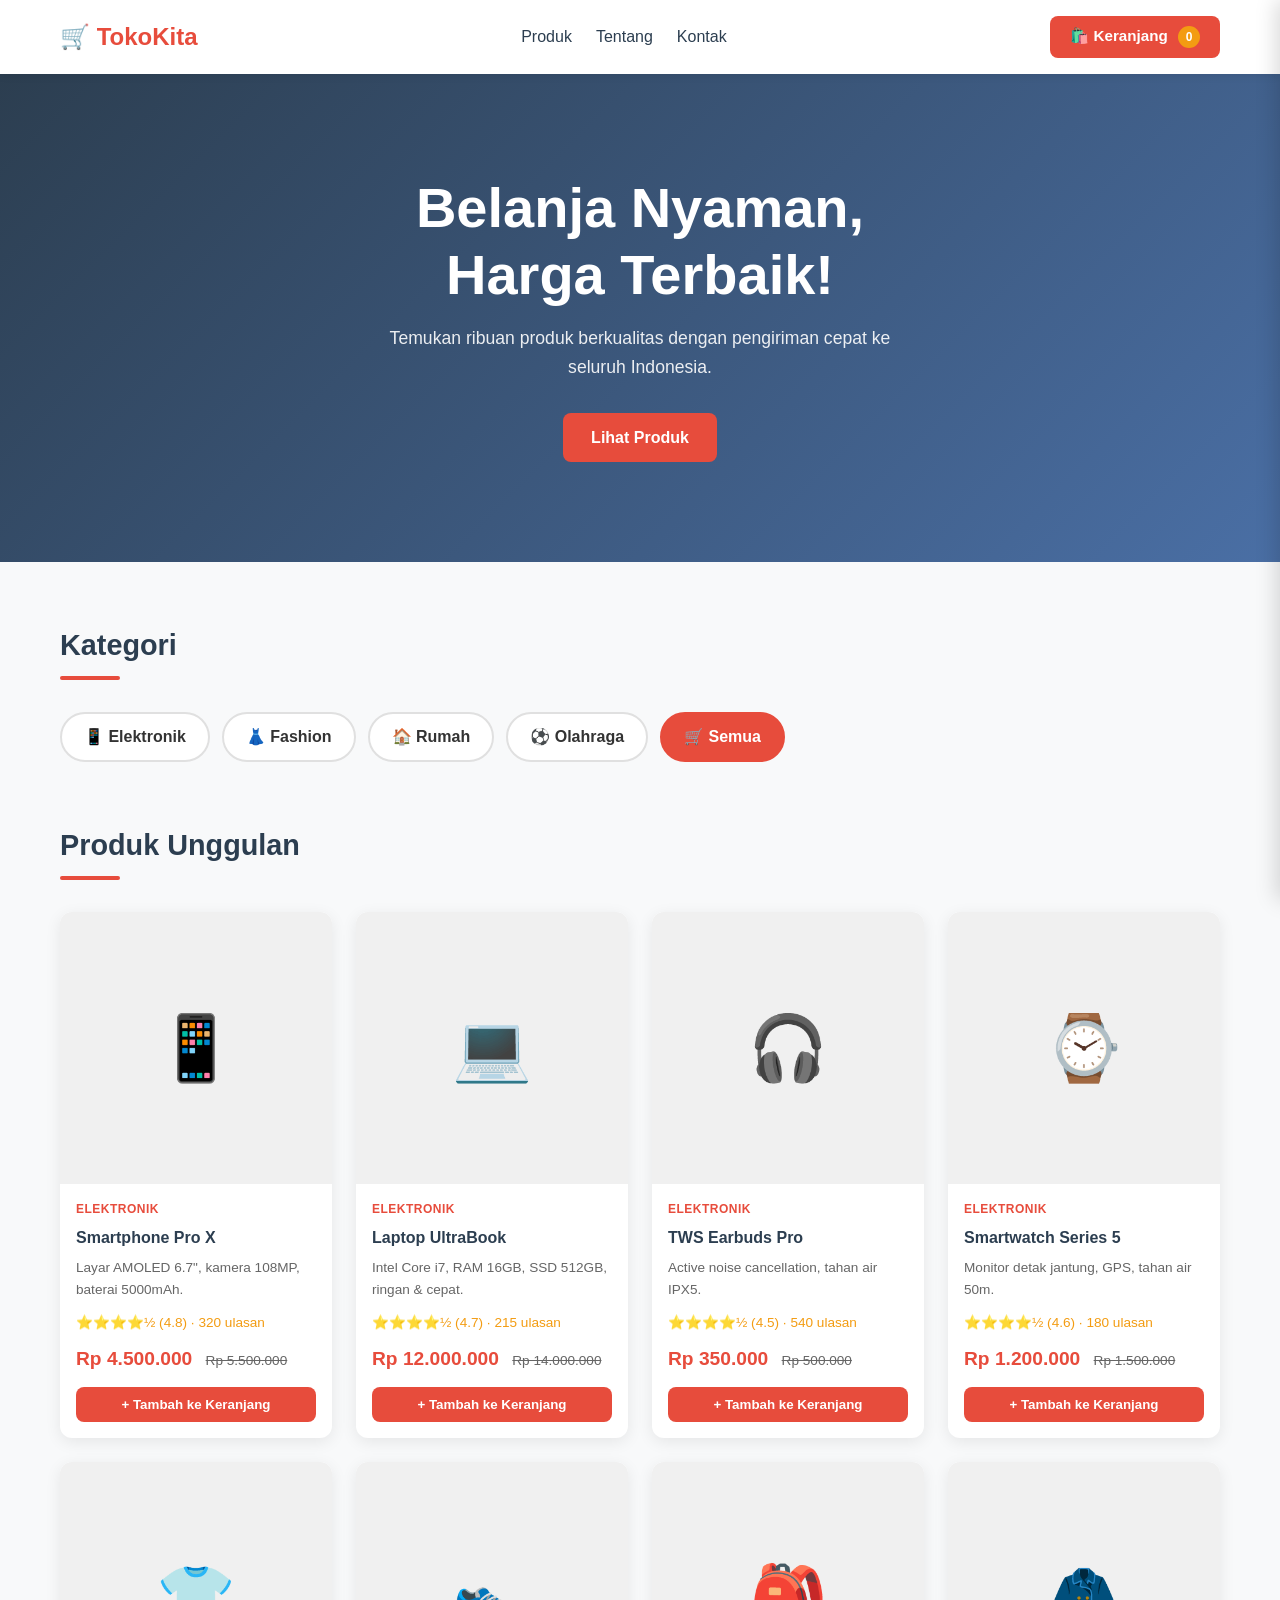
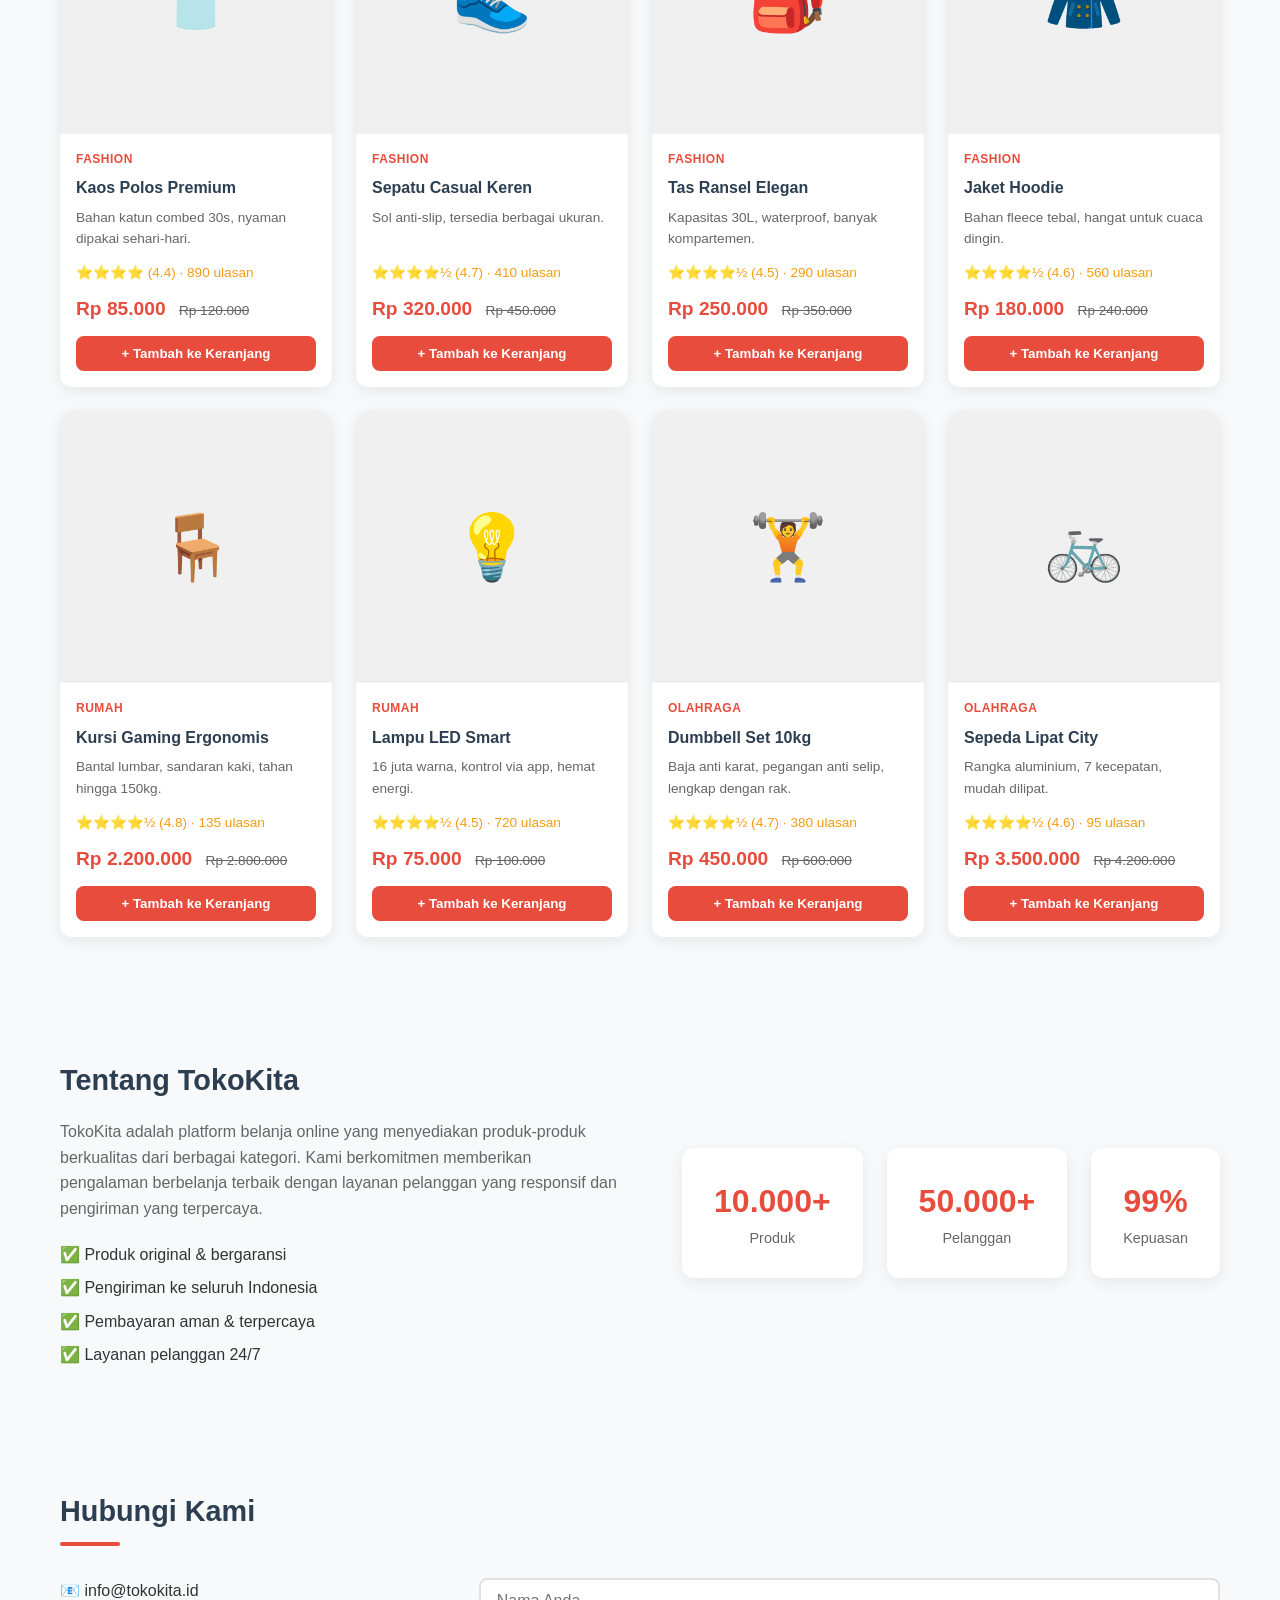
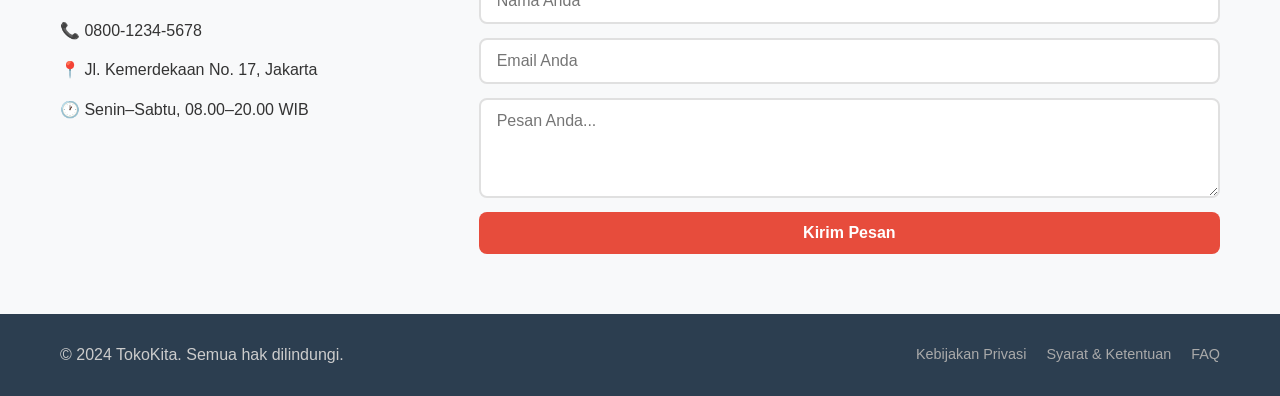
==== index.html @ f88a343b "feat: create TokoKita sales website with cart & checkout" ====
<!DOCTYPE html>
<html lang="id">
<head>
  <meta charset="UTF-8" />
  <meta name="viewport" content="width=device-width, initial-scale=1.0" />
  <title>TokoKita – Belanja Mudah & Hemat</title>
  <link rel="stylesheet" href="style.css" />
</head>
<body>

  <!-- HEADER -->
  <header>
    <div class="container header-inner">
      <a href="#" class="logo">🛒 TokoKita</a>
      <nav>
        <a href="#produk">Produk</a>
        <a href="#tentang">Tentang</a>
        <a href="#kontak">Kontak</a>
      </nav>
      <button class="cart-btn" id="cartBtn" aria-label="Buka keranjang">
        🛍️ Keranjang <span class="cart-count" id="cartCount">0</span>
      </button>
    </div>
  </header>

  <!-- HERO -->
  <section class="hero">
    <div class="hero-content">
      <h1>Belanja Nyaman,<br/>Harga Terbaik!</h1>
      <p>Temukan ribuan produk berkualitas dengan pengiriman cepat ke seluruh Indonesia.</p>
      <a href="#produk" class="btn-primary">Lihat Produk</a>
    </div>
  </section>

  <!-- KATEGORI -->
  <section class="categories container">
    <h2 class="section-title">Kategori</h2>
    <div class="cat-grid">
      <div class="cat-card" data-filter="elektronik">📱 Elektronik</div>
      <div class="cat-card" data-filter="fashion">👗 Fashion</div>
      <div class="cat-card" data-filter="rumah">🏠 Rumah</div>
      <div class="cat-card" data-filter="olahraga">⚽ Olahraga</div>
      <div class="cat-card" data-filter="">🛒 Semua</div>
    </div>
  </section>

  <!-- PRODUK -->
  <section class="products-section container" id="produk">
    <h2 class="section-title">Produk Unggulan</h2>
    <div class="product-grid" id="productGrid"></div>
  </section>

  <!-- TENTANG -->
  <section class="about container" id="tentang">
    <div class="about-inner">
      <div class="about-text">
        <h2>Tentang TokoKita</h2>
        <p>TokoKita adalah platform belanja online yang menyediakan produk-produk berkualitas dari berbagai kategori. Kami berkomitmen memberikan pengalaman berbelanja terbaik dengan layanan pelanggan yang responsif dan pengiriman yang terpercaya.</p>
        <ul class="about-list">
          <li>✅ Produk original & bergaransi</li>
          <li>✅ Pengiriman ke seluruh Indonesia</li>
          <li>✅ Pembayaran aman & terpercaya</li>
          <li>✅ Layanan pelanggan 24/7</li>
        </ul>
      </div>
      <div class="about-stats">
        <div class="stat"><span>10.000+</span>Produk</div>
        <div class="stat"><span>50.000+</span>Pelanggan</div>
        <div class="stat"><span>99%</span>Kepuasan</div>
      </div>
    </div>
  </section>

  <!-- KONTAK -->
  <section class="contact container" id="kontak">
    <h2 class="section-title">Hubungi Kami</h2>
    <div class="contact-inner">
      <div class="contact-info">
        <p>📧 info@tokokita.id</p>
        <p>📞 0800-1234-5678</p>
        <p>📍 Jl. Kemerdekaan No. 17, Jakarta</p>
        <p>🕐 Senin–Sabtu, 08.00–20.00 WIB</p>
      </div>
      <form class="contact-form" id="contactForm">
        <input type="text" placeholder="Nama Anda" required />
        <input type="email" placeholder="Email Anda" required />
        <textarea rows="4" placeholder="Pesan Anda..." required></textarea>
        <button type="submit" class="btn-primary">Kirim Pesan</button>
      </form>
    </div>
  </section>

  <!-- FOOTER -->
  <footer>
    <div class="container footer-inner">
      <p>© 2024 TokoKita. Semua hak dilindungi.</p>
      <div class="footer-links">
        <a href="#">Kebijakan Privasi</a>
        <a href="#">Syarat & Ketentuan</a>
        <a href="#">FAQ</a>
      </div>
    </div>
  </footer>

  <!-- CART SIDEBAR -->
  <div class="cart-overlay" id="cartOverlay"></div>
  <aside class="cart-sidebar" id="cartSidebar">
    <div class="cart-header">
      <h3>🛍️ Keranjang Belanja</h3>
      <button class="close-cart" id="closeCart" aria-label="Tutup keranjang">✕</button>
    </div>
    <div class="cart-items" id="cartItems">
      <p class="cart-empty">Keranjang masih kosong.</p>
    </div>
    <div class="cart-footer">
      <div class="cart-total">Total: <strong id="cartTotal">Rp 0</strong></div>
      <button class="btn-primary" id="checkoutBtn">Checkout</button>
    </div>
  </aside>

  <!-- TOAST -->
  <div class="toast" id="toast"></div>

  <!-- CHECKOUT MODAL -->
  <div class="modal-overlay" id="modalOverlay">
    <div class="modal" id="checkoutModal">
      <h3>Informasi Pengiriman</h3>
      <form id="checkoutForm">
        <input type="text" id="coName" placeholder="Nama Lengkap" required />
        <input type="text" id="coPhone" placeholder="Nomor Telepon" required />
        <input type="text" id="coAddress" placeholder="Alamat Lengkap" required />
        <select id="coPayment" required>
          <option value="">-- Pilih Metode Pembayaran --</option>
          <option value="transfer">Transfer Bank</option>
          <option value="cod">COD (Bayar di Tempat)</option>
          <option value="ewallet">E-Wallet (GoPay / OVO / Dana)</option>
        </select>
        <div class="modal-actions">
          <button type="button" class="btn-secondary" id="cancelCheckout">Batal</button>
          <button type="submit" class="btn-primary">Pesan Sekarang</button>
        </div>
      </form>
    </div>
  </div>

  <script src="script.js"></script>
</body>
</html>
---- style.css ----
/* ===== RESET & BASE ===== */
*, *::before, *::after { box-sizing: border-box; margin: 0; padding: 0; }

:root {
  --primary: #e74c3c;
  --primary-dark: #c0392b;
  --accent: #f39c12;
  --dark: #2c3e50;
  --light-bg: #f8f9fa;
  --card-bg: #ffffff;
  --text: #333;
  --text-light: #666;
  --border: #e0e0e0;
  --radius: 12px;
  --shadow: 0 4px 16px rgba(0,0,0,.08);
  --transition: .25s ease;
}

html { scroll-behavior: smooth; }

body {
  font-family: 'Segoe UI', Arial, sans-serif;
  color: var(--text);
  background: var(--light-bg);
  line-height: 1.6;
}

a { color: inherit; text-decoration: none; }

.container { max-width: 1200px; margin: 0 auto; padding: 0 20px; }

/* ===== BUTTONS ===== */
.btn-primary {
  display: inline-block;
  background: var(--primary);
  color: #fff;
  padding: 12px 28px;
  border: none;
  border-radius: 8px;
  font-size: 1rem;
  font-weight: 600;
  cursor: pointer;
  transition: background var(--transition), transform var(--transition);
}
.btn-primary:hover { background: var(--primary-dark); transform: translateY(-2px); }

.btn-secondary {
  display: inline-block;
  background: transparent;
  color: var(--primary);
  padding: 12px 28px;
  border: 2px solid var(--primary);
  border-radius: 8px;
  font-size: 1rem;
  font-weight: 600;
  cursor: pointer;
  transition: all var(--transition);
}
.btn-secondary:hover { background: var(--primary); color: #fff; }

/* ===== HEADER ===== */
header {
  background: #fff;
  box-shadow: 0 2px 8px rgba(0,0,0,.08);
  position: sticky;
  top: 0;
  z-index: 100;
}
.header-inner {
  display: flex;
  align-items: center;
  justify-content: space-between;
  padding: 16px 20px;
  flex-wrap: wrap;
  gap: 12px;
}
.logo { font-size: 1.5rem; font-weight: 700; color: var(--primary); }
nav { display: flex; gap: 24px; }
nav a { font-weight: 500; color: var(--dark); transition: color var(--transition); }
nav a:hover { color: var(--primary); }

.cart-btn {
  position: relative;
  background: var(--primary);
  color: #fff;
  border: none;
  padding: 10px 20px;
  border-radius: 8px;
  font-size: .95rem;
  font-weight: 600;
  cursor: pointer;
  transition: background var(--transition);
}
.cart-btn:hover { background: var(--primary-dark); }
.cart-count {
  background: var(--accent);
  color: #fff;
  border-radius: 50%;
  width: 22px;
  height: 22px;
  display: inline-flex;
  align-items: center;
  justify-content: center;
  font-size: .75rem;
  font-weight: 700;
  margin-left: 6px;
}

/* ===== HERO ===== */
.hero {
  background: linear-gradient(135deg, var(--dark) 0%, #4a6fa5 100%);
  color: #fff;
  padding: 100px 20px;
  text-align: center;
}
.hero h1 { font-size: clamp(2rem, 5vw, 3.5rem); font-weight: 800; margin-bottom: 16px; line-height: 1.2; }
.hero p { font-size: 1.1rem; opacity: .9; margin-bottom: 32px; max-width: 540px; margin-left: auto; margin-right: auto; }

/* ===== SECTION TITLE ===== */
.section-title {
  font-size: 1.8rem;
  font-weight: 700;
  color: var(--dark);
  margin-bottom: 32px;
  position: relative;
  padding-bottom: 12px;
}
.section-title::after {
  content: '';
  position: absolute;
  bottom: 0; left: 0;
  width: 60px; height: 4px;
  background: var(--primary);
  border-radius: 2px;
}

/* ===== CATEGORIES ===== */
.categories { padding: 60px 20px 20px; }
.cat-grid {
  display: flex;
  flex-wrap: wrap;
  gap: 12px;
}
.cat-card {
  background: #fff;
  border: 2px solid var(--border);
  border-radius: 30px;
  padding: 10px 22px;
  font-weight: 600;
  cursor: pointer;
  transition: all var(--transition);
  user-select: none;
}
.cat-card:hover, .cat-card.active {
  background: var(--primary);
  color: #fff;
  border-color: var(--primary);
}

/* ===== PRODUCTS ===== */
.products-section { padding: 40px 20px 60px; }
.product-grid {
  display: grid;
  grid-template-columns: repeat(auto-fill, minmax(240px, 1fr));
  gap: 24px;
}
.product-card {
  background: var(--card-bg);
  border-radius: var(--radius);
  box-shadow: var(--shadow);
  overflow: hidden;
  transition: transform var(--transition), box-shadow var(--transition);
  display: flex;
  flex-direction: column;
}
.product-card:hover { transform: translateY(-6px); box-shadow: 0 8px 28px rgba(0,0,0,.14); }

.product-img {
  width: 100%;
  aspect-ratio: 1;
  object-fit: cover;
  background: #f0f0f0;
  display: flex;
  align-items: center;
  justify-content: center;
  font-size: 4rem;
}
.product-body { padding: 16px; flex: 1; display: flex; flex-direction: column; }
.product-category {
  font-size: .75rem;
  font-weight: 700;
  text-transform: uppercase;
  letter-spacing: .5px;
  color: var(--primary);
  margin-bottom: 6px;
}
.product-name { font-size: 1rem; font-weight: 700; color: var(--dark); margin-bottom: 6px; }
.product-desc { font-size: .85rem; color: var(--text-light); margin-bottom: 12px; flex: 1; }
.product-rating { color: var(--accent); font-size: .85rem; margin-bottom: 10px; }
.product-price {
  font-size: 1.2rem;
  font-weight: 800;
  color: var(--primary);
  margin-bottom: 12px;
}
.product-original-price {
  font-size: .85rem;
  text-decoration: line-through;
  color: var(--text-light);
  margin-left: 8px;
  font-weight: 400;
}
.add-to-cart {
  width: 100%;
  padding: 10px;
  background: var(--primary);
  color: #fff;
  border: none;
  border-radius: 8px;
  font-weight: 600;
  cursor: pointer;
  transition: background var(--transition);
}
.add-to-cart:hover { background: var(--primary-dark); }

/* ===== ABOUT ===== */
.about { padding: 60px 20px; }
.about-inner {
  display: flex;
  gap: 60px;
  align-items: center;
  flex-wrap: wrap;
}
.about-text { flex: 1; min-width: 280px; }
.about-text h2 { font-size: 1.8rem; font-weight: 700; color: var(--dark); margin-bottom: 16px; }
.about-text p { color: var(--text-light); margin-bottom: 20px; }
.about-list { list-style: none; display: flex; flex-direction: column; gap: 8px; }
.about-list li { font-weight: 500; }

.about-stats {
  display: flex;
  gap: 24px;
  flex-wrap: wrap;
}
.stat {
  background: var(--card-bg);
  border-radius: var(--radius);
  box-shadow: var(--shadow);
  padding: 28px 32px;
  text-align: center;
  min-width: 120px;
}
.stat span { display: block; font-size: 2rem; font-weight: 800; color: var(--primary); }
.stat { font-size: .9rem; color: var(--text-light); font-weight: 500; }

/* ===== CONTACT ===== */
.contact { padding: 60px 20px; }
.contact-inner {
  display: flex;
  gap: 48px;
  flex-wrap: wrap;
}
.contact-info { display: flex; flex-direction: column; gap: 14px; font-size: 1rem; flex: 1; min-width: 220px; }
.contact-form {
  flex: 2;
  min-width: 280px;
  display: flex;
  flex-direction: column;
  gap: 14px;
}
.contact-form input,
.contact-form textarea,
.contact-form select {
  width: 100%;
  padding: 12px 16px;
  border: 2px solid var(--border);
  border-radius: 8px;
  font-size: 1rem;
  outline: none;
  transition: border-color var(--transition);
  font-family: inherit;
}
.contact-form input:focus,
.contact-form textarea:focus { border-color: var(--primary); }

/* ===== FOOTER ===== */
footer { background: var(--dark); color: #ccc; padding: 28px 20px; }
.footer-inner {
  display: flex;
  justify-content: space-between;
  align-items: center;
  flex-wrap: wrap;
  gap: 12px;
}
.footer-links { display: flex; gap: 20px; }
.footer-links a { color: #aaa; font-size: .9rem; transition: color var(--transition); }
.footer-links a:hover { color: #fff; }

/* ===== CART SIDEBAR ===== */
.cart-overlay {
  display: none;
  position: fixed;
  inset: 0;
  background: rgba(0,0,0,.4);
  z-index: 200;
}
.cart-overlay.open { display: block; }

.cart-sidebar {
  position: fixed;
  top: 0; right: 0;
  width: 360px;
  max-width: 100vw;
  height: 100%;
  background: #fff;
  box-shadow: -4px 0 20px rgba(0,0,0,.15);
  z-index: 201;
  transform: translateX(100%);
  transition: transform .3s ease;
  display: flex;
  flex-direction: column;
}
.cart-sidebar.open { transform: translateX(0); }

.cart-header {
  display: flex;
  justify-content: space-between;
  align-items: center;
  padding: 20px;
  border-bottom: 1px solid var(--border);
}
.cart-header h3 { font-size: 1.1rem; font-weight: 700; }
.close-cart { background: none; border: none; font-size: 1.4rem; cursor: pointer; color: var(--text-light); }
.close-cart:hover { color: var(--primary); }

.cart-items { flex: 1; overflow-y: auto; padding: 16px; display: flex; flex-direction: column; gap: 12px; }
.cart-empty { color: var(--text-light); text-align: center; margin-top: 40px; }

.cart-item {
  display: flex;
  align-items: center;
  gap: 12px;
  background: var(--light-bg);
  border-radius: 8px;
  padding: 12px;
}
.cart-item-icon { font-size: 2rem; }
.cart-item-info { flex: 1; }
.cart-item-info strong { display: block; font-size: .9rem; }
.cart-item-info span { font-size: .85rem; color: var(--text-light); }
.cart-item-price { font-weight: 700; color: var(--primary); font-size: .9rem; }

.cart-item-controls { display: flex; align-items: center; gap: 6px; margin-top: 4px; }
.qty-btn {
  width: 24px; height: 24px;
  border-radius: 50%;
  border: 1px solid var(--border);
  background: #fff;
  cursor: pointer;
  font-size: 1rem;
  font-weight: 700;
  display: flex; align-items: center; justify-content: center;
  transition: background var(--transition);
}
.qty-btn:hover { background: var(--primary); color: #fff; border-color: var(--primary); }
.qty-label { font-size: .85rem; font-weight: 600; min-width: 20px; text-align: center; }

.cart-footer {
  padding: 16px 20px;
  border-top: 1px solid var(--border);
  display: flex;
  flex-direction: column;
  gap: 12px;
}
.cart-total { font-size: 1rem; font-weight: 600; }
.cart-footer .btn-primary { width: 100%; text-align: center; }

/* ===== TOAST ===== */
.toast {
  position: fixed;
  bottom: 24px; left: 50%;
  transform: translateX(-50%) translateY(80px);
  background: var(--dark);
  color: #fff;
  padding: 12px 28px;
  border-radius: 30px;
  font-weight: 600;
  font-size: .95rem;
  z-index: 999;
  opacity: 0;
  transition: all .3s ease;
  pointer-events: none;
  white-space: nowrap;
}
.toast.show { opacity: 1; transform: translateX(-50%) translateY(0); }

/* ===== MODAL ===== */
.modal-overlay {
  display: none;
  position: fixed;
  inset: 0;
  background: rgba(0,0,0,.5);
  z-index: 300;
  align-items: center;
  justify-content: center;
}
.modal-overlay.open { display: flex; }

.modal {
  background: #fff;
  border-radius: var(--radius);
  padding: 32px;
  width: 100%;
  max-width: 480px;
  margin: 20px;
  box-shadow: 0 16px 48px rgba(0,0,0,.2);
}
.modal h3 { font-size: 1.4rem; font-weight: 700; margin-bottom: 20px; color: var(--dark); }
#checkoutForm { display: flex; flex-direction: column; gap: 14px; }
#checkoutForm input,
#checkoutForm select {
  padding: 12px 16px;
  border: 2px solid var(--border);
  border-radius: 8px;
  font-size: 1rem;
  outline: none;
  transition: border-color var(--transition);
  font-family: inherit;
}
#checkoutForm input:focus,
#checkoutForm select:focus { border-color: var(--primary); }
.modal-actions { display: flex; gap: 12px; justify-content: flex-end; margin-top: 8px; }

/* ===== RESPONSIVE ===== */
@media (max-width: 600px) {
  nav { display: none; }
  .about-inner { flex-direction: column; }
  .about-stats { justify-content: center; }
  .cart-sidebar { width: 100%; }
  .modal { padding: 24px 16px; }
}
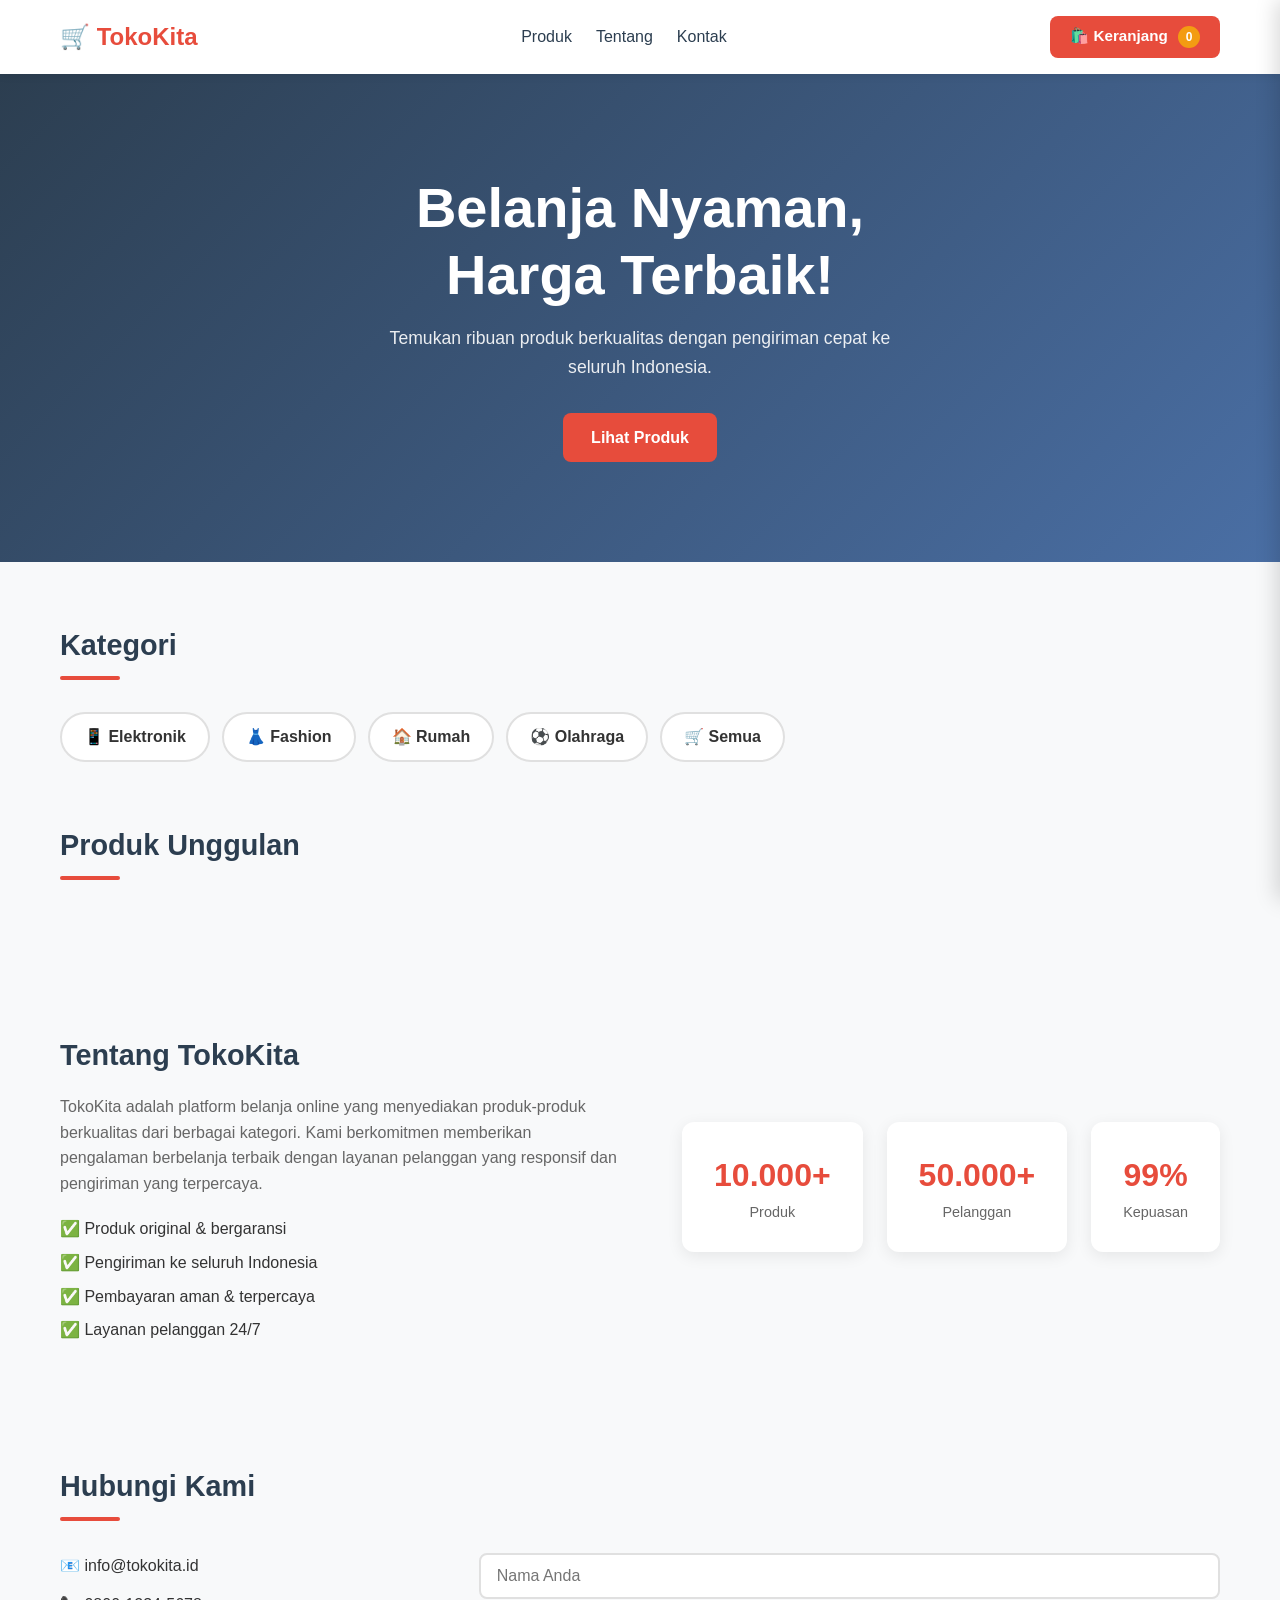
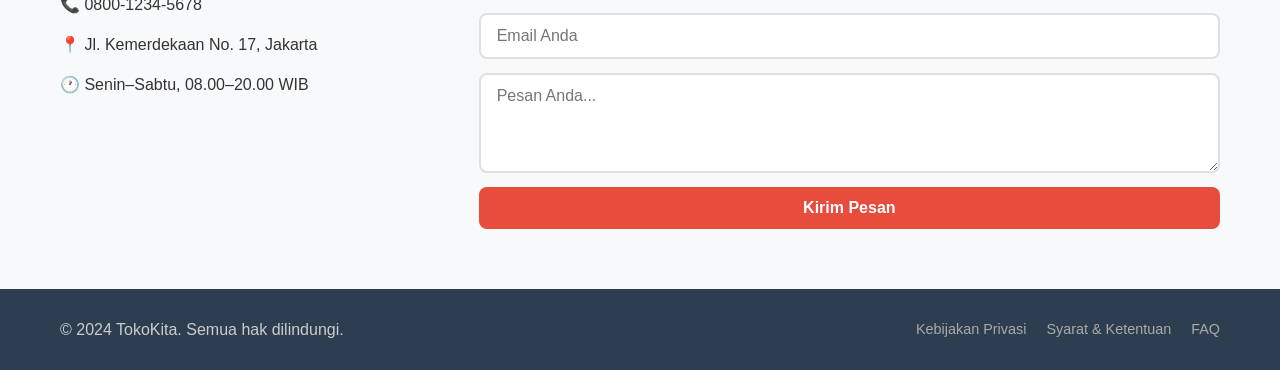
==== commit 35c5482f: "Merge branch 'main' of https://github.com/AgusTOC/test8" ====
--- a/index.html
+++ b/index.html
@@ -143,6 +143,6 @@
     </div>
   </div>
 
-  <script src="script.js"></script>
+  <script src="scriptt.js"></script>
 </body>
 </html>
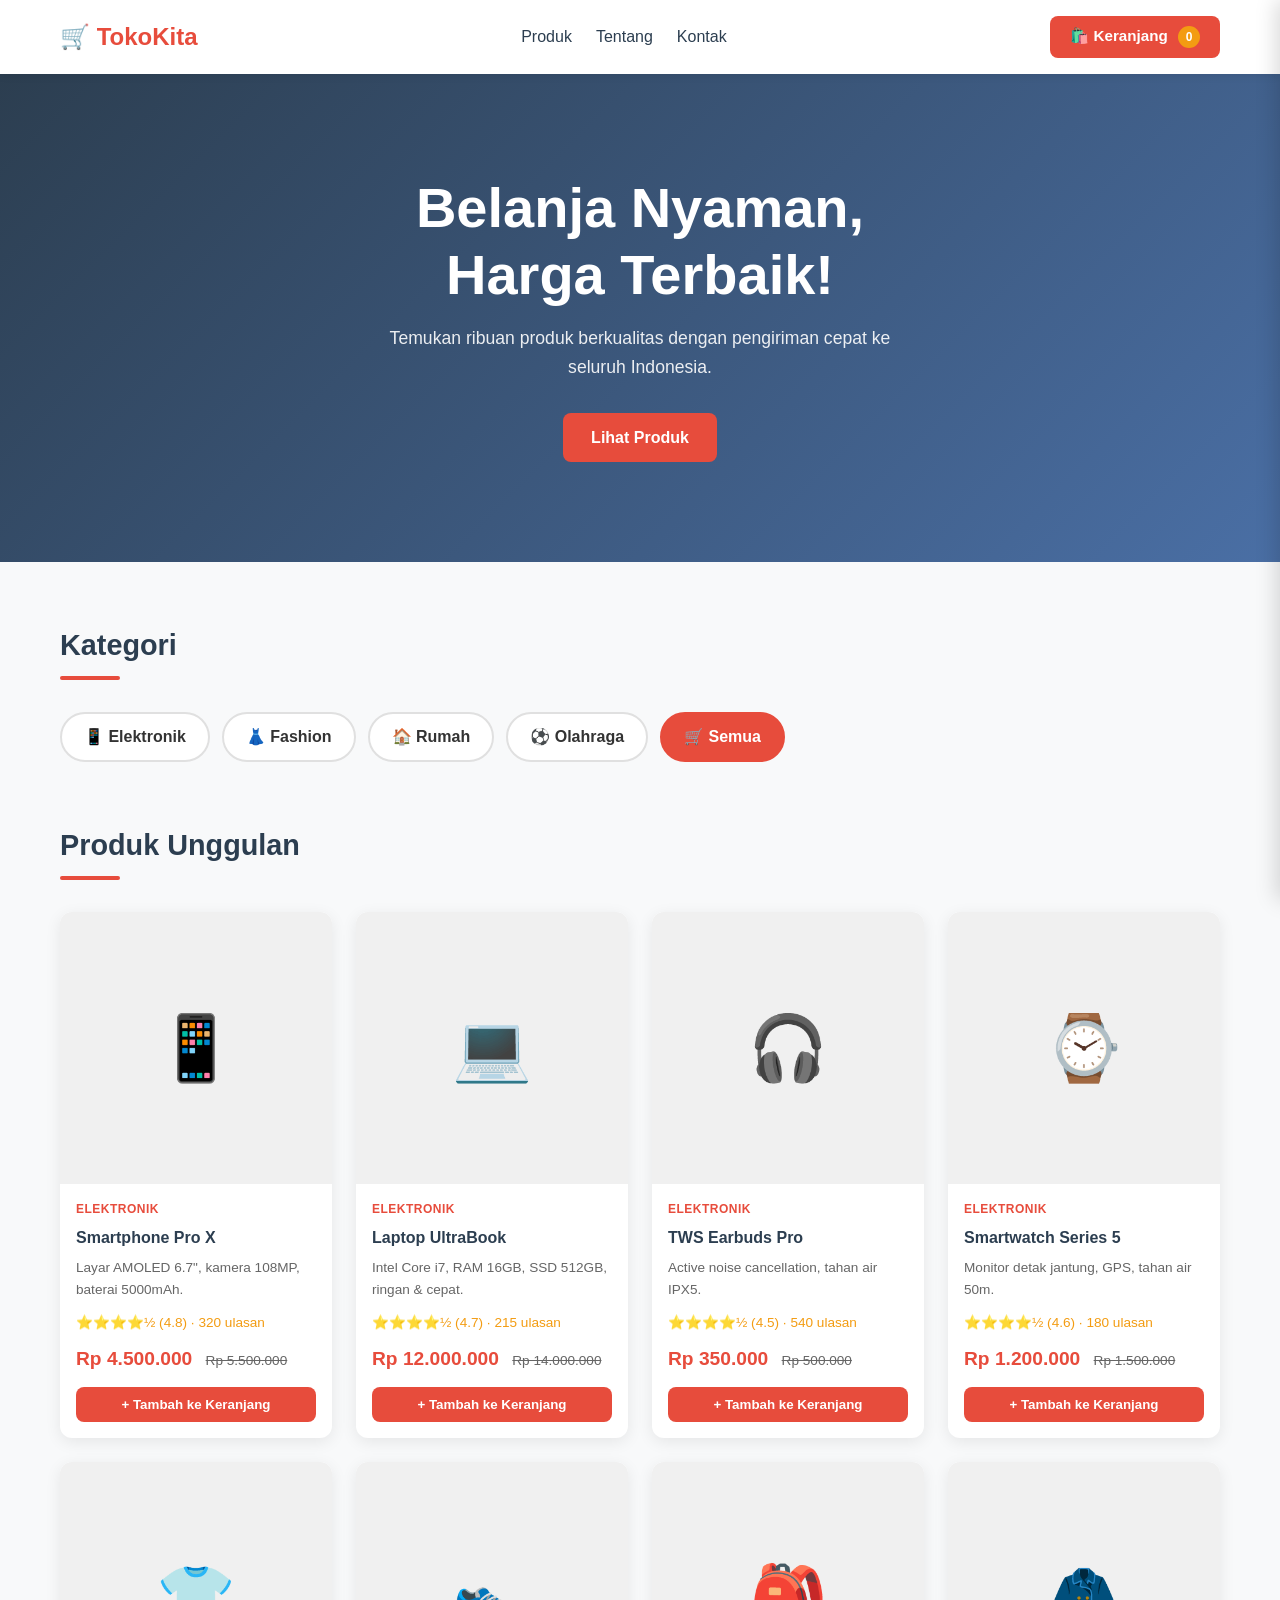
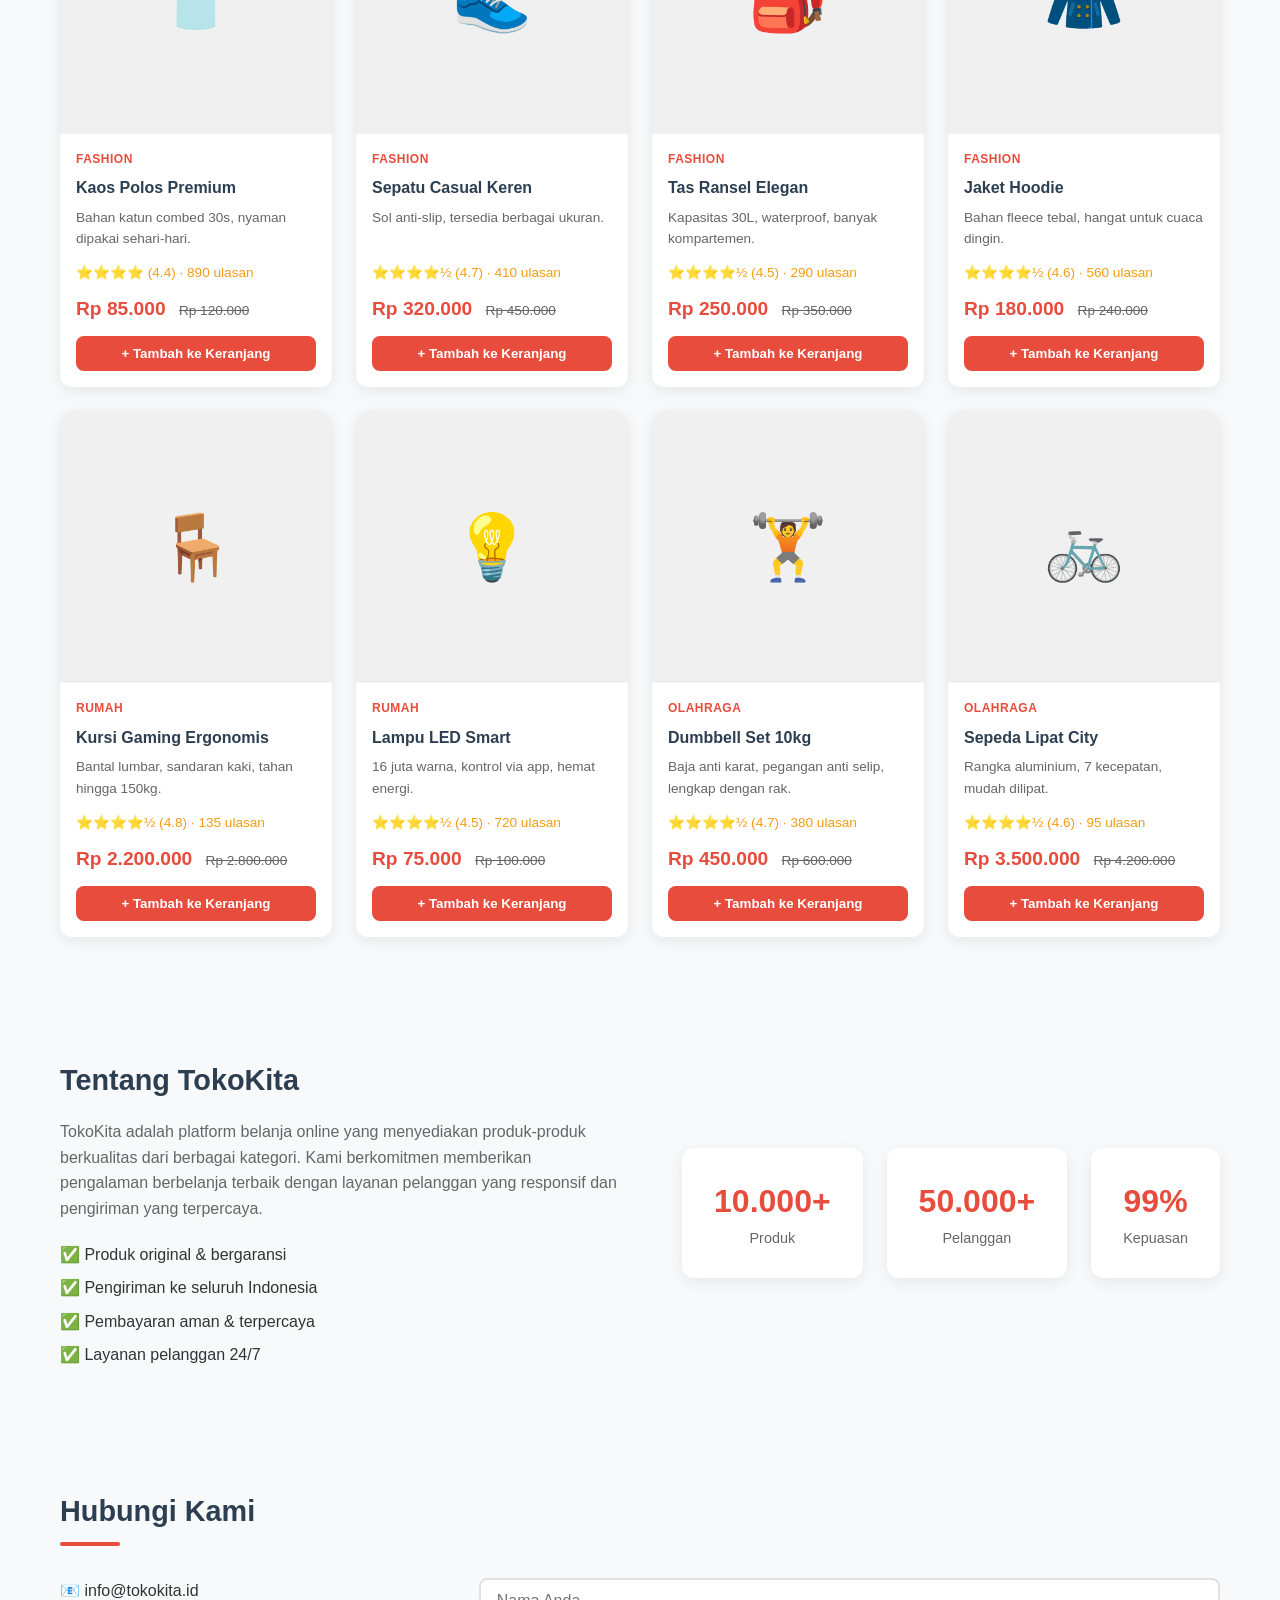
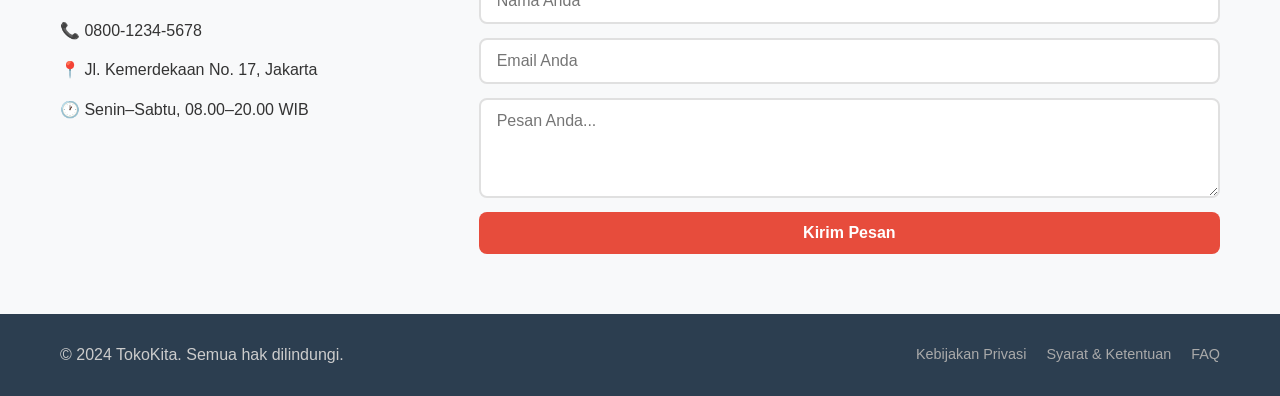
==== commit c9dc989c: "test" ====
--- a/index.html
+++ b/index.html
@@ -143,6 +143,6 @@
     </div>
   </div>
 
-  <script src="scriptt.js"></script>
+  <script src="script.js"></script>
 </body>
 </html>
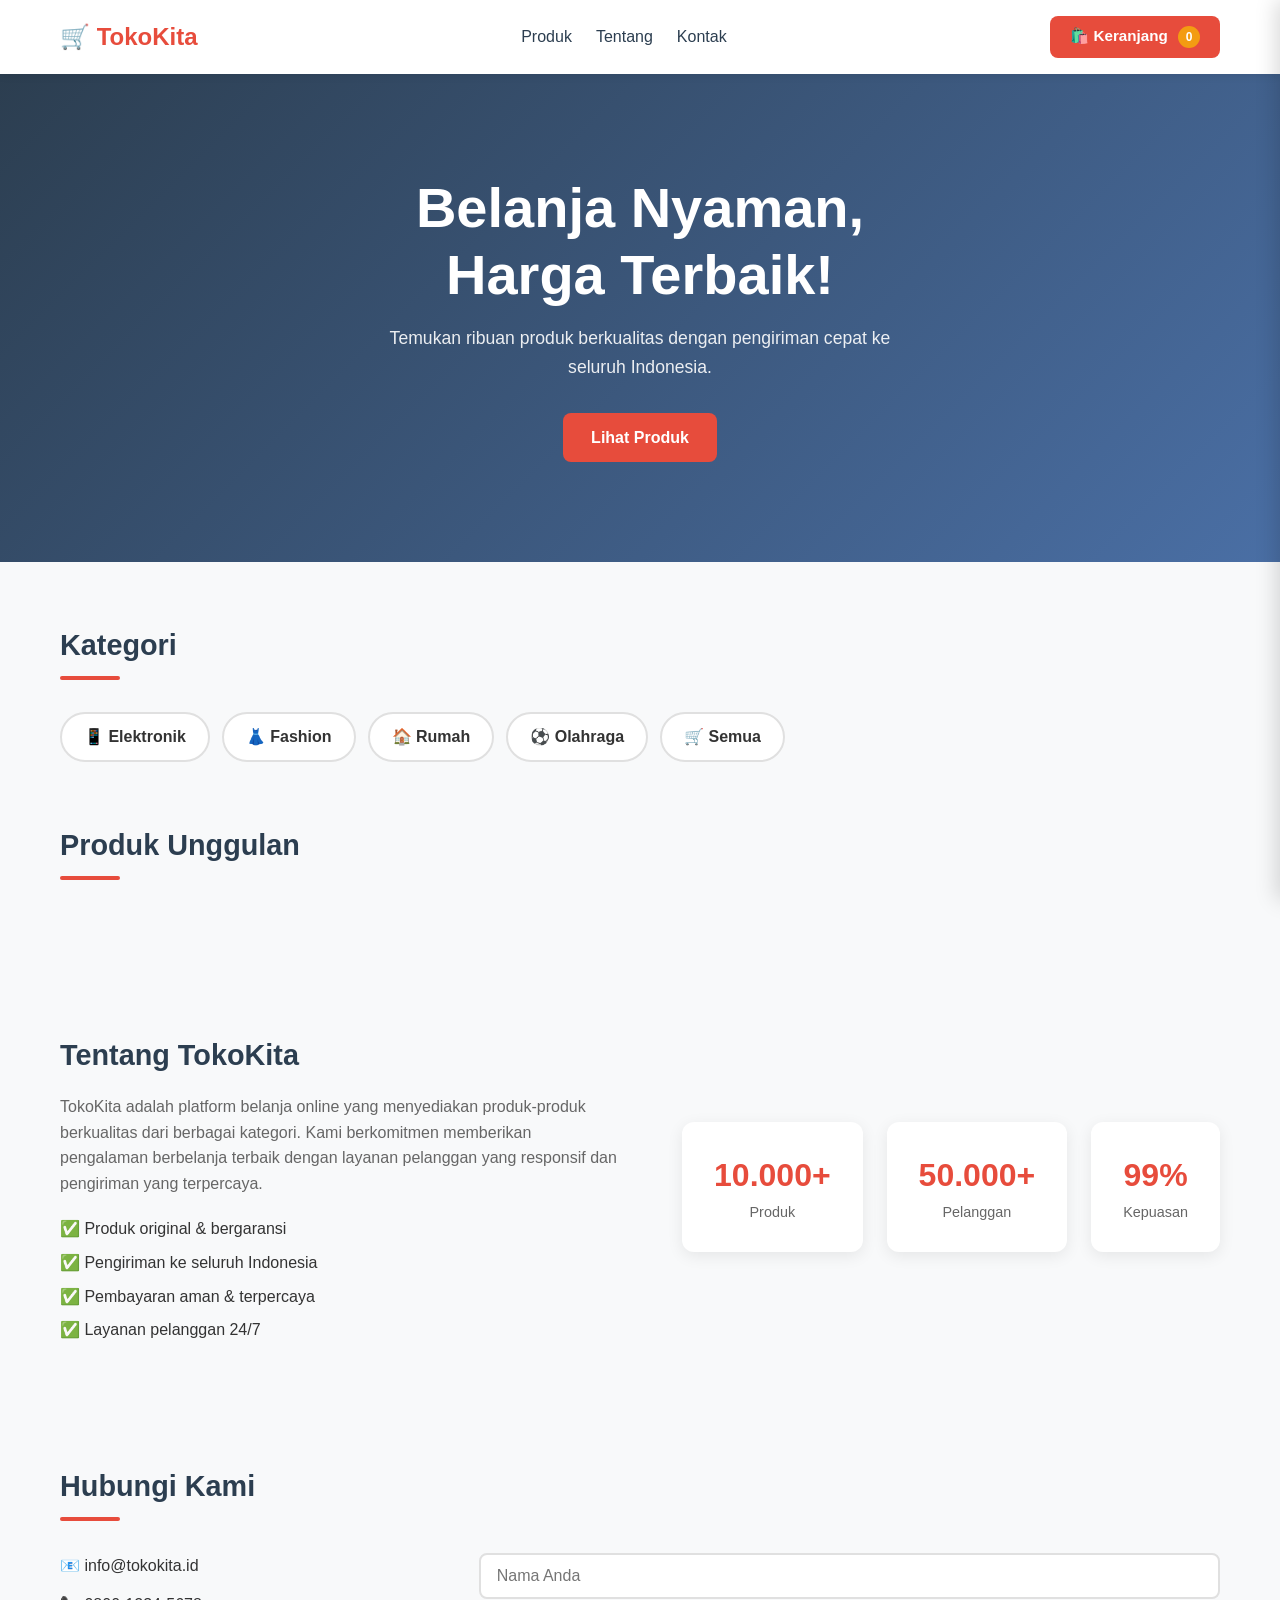
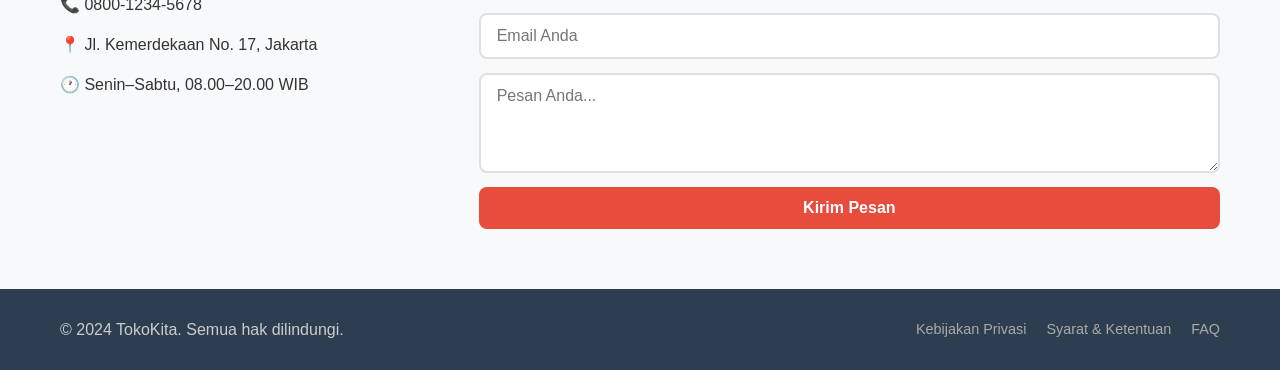
==== commit 53628359: "ts" ====
--- a/index.html
+++ b/index.html
@@ -143,6 +143,6 @@
     </div>
   </div>
 
-  <script src="script.js"></script>
+  <script src="scriptt.js"></script>
 </body>
 </html>
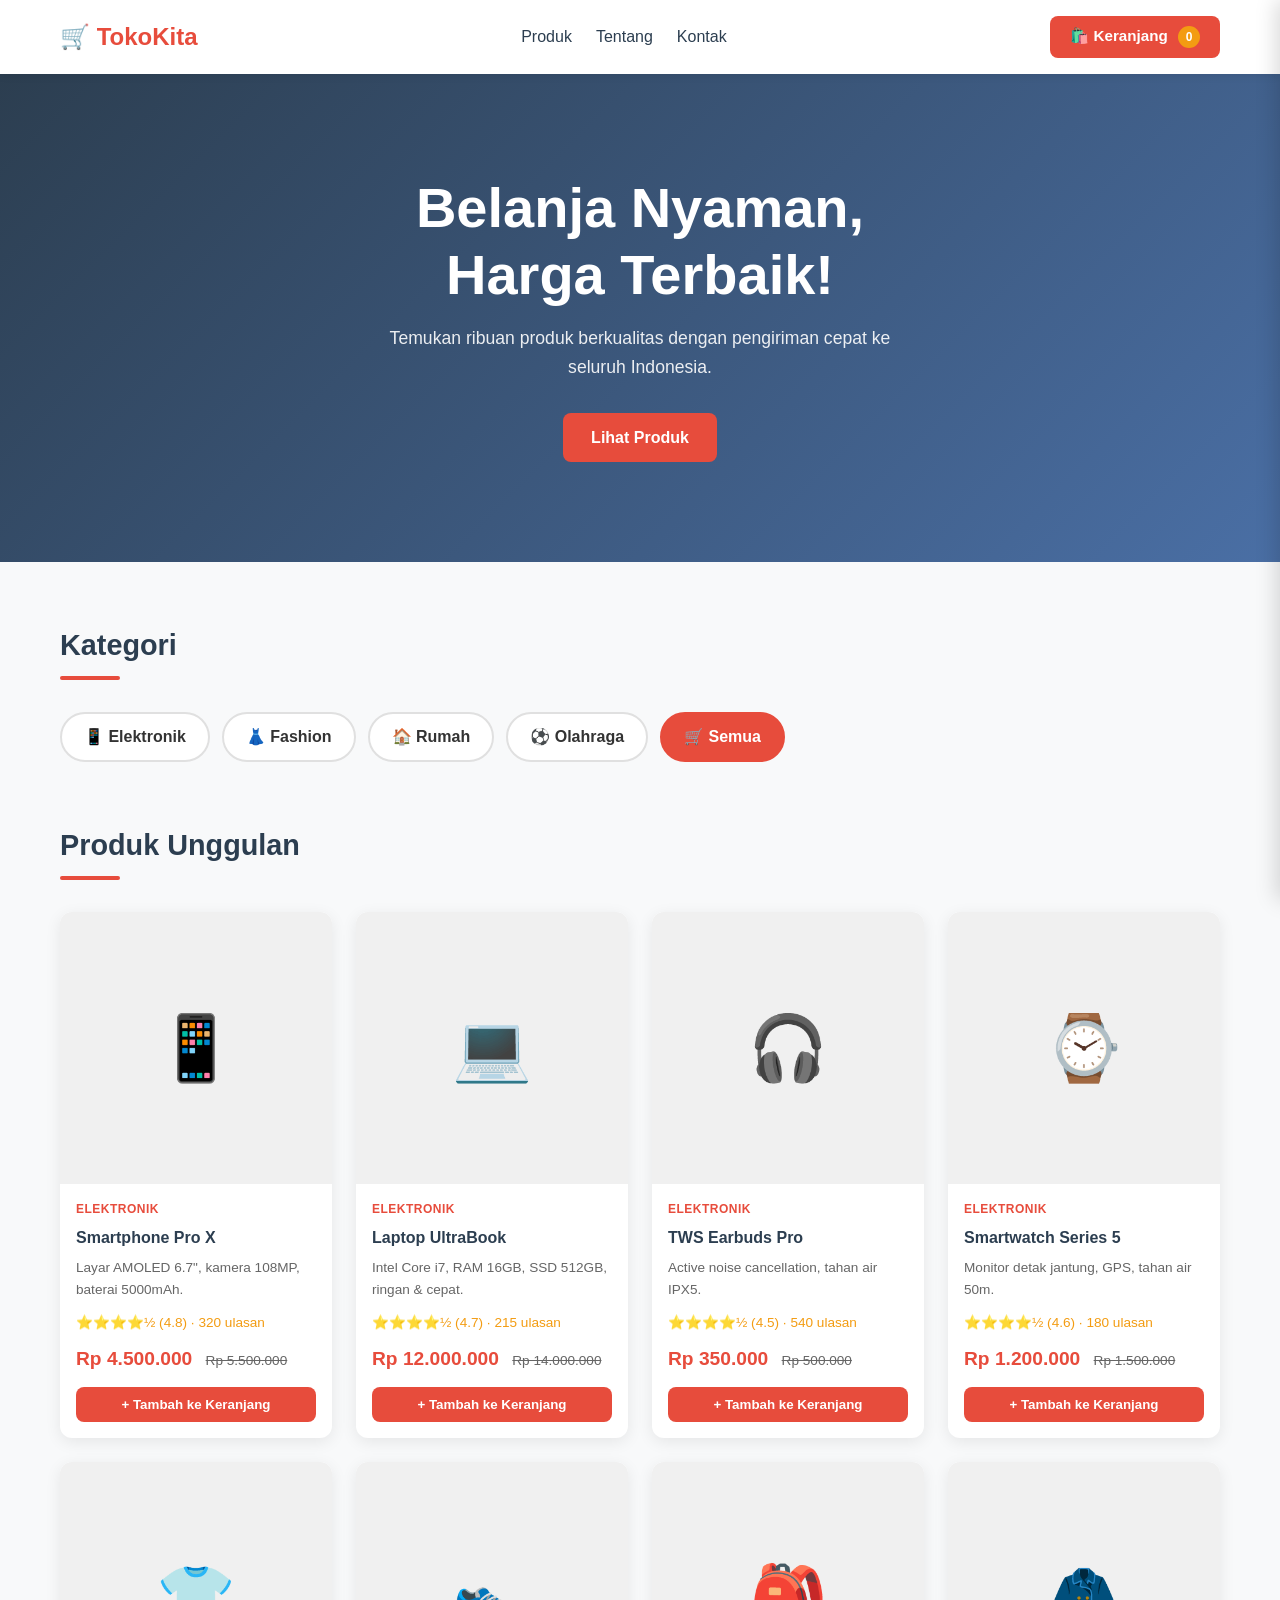
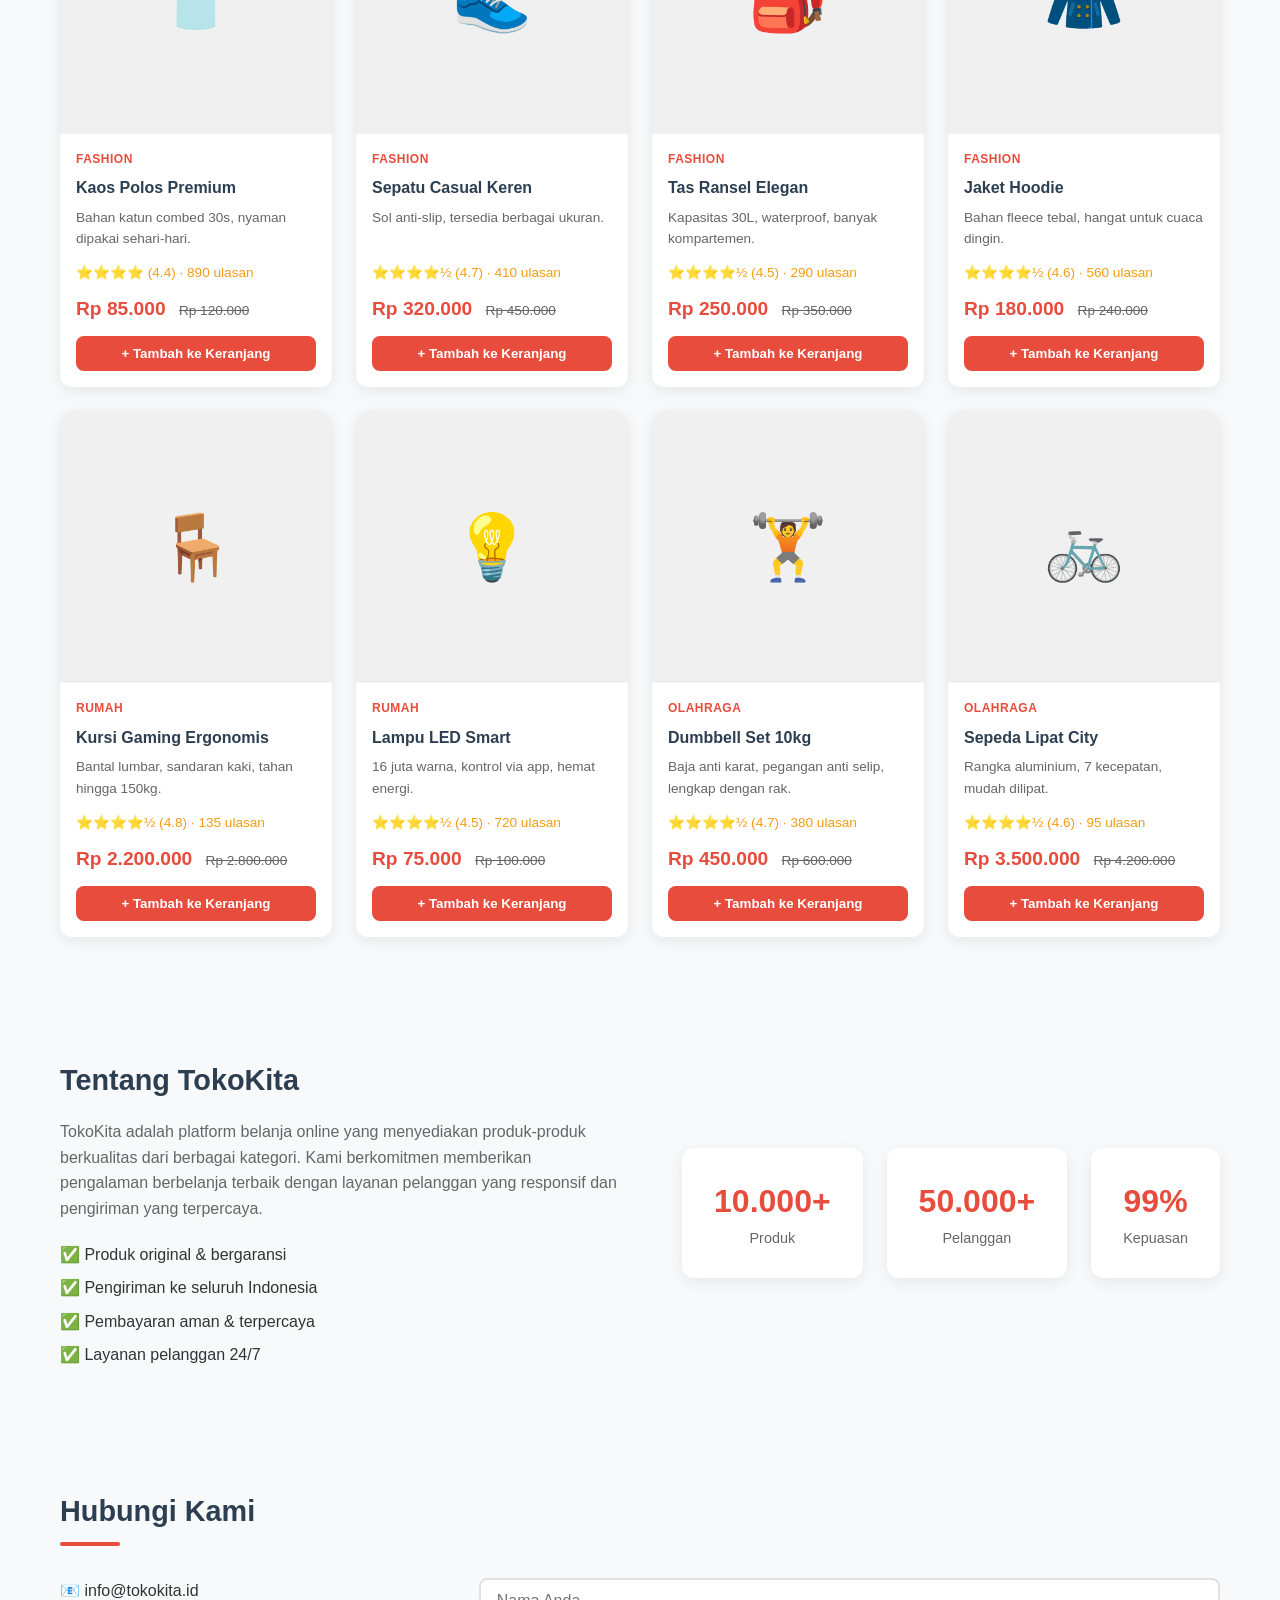
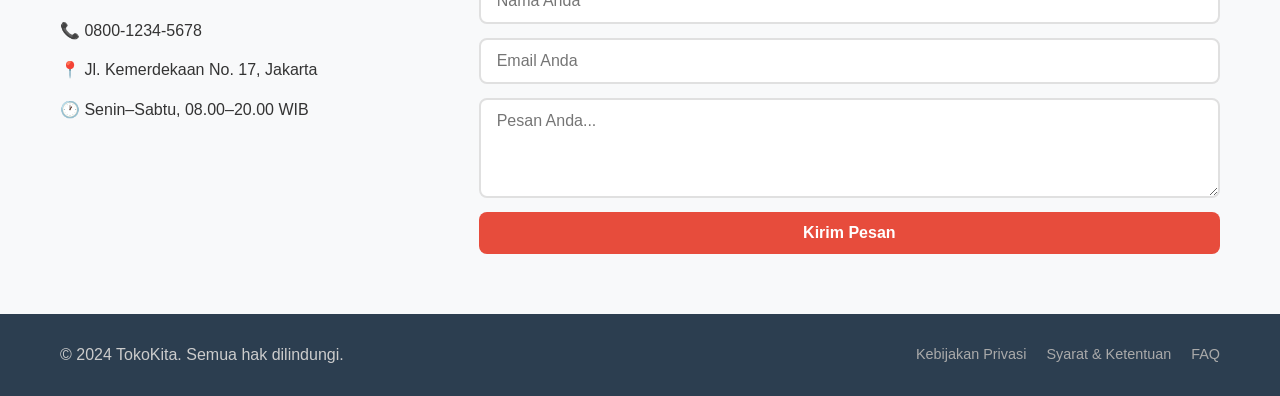
==== commit 67698e86: "a" ====
--- a/index.html
+++ b/index.html
@@ -143,6 +143,6 @@
     </div>
   </div>
 
-  <script src="scriptt.js"></script>
+  <script src="script.js"></script>
 </body>
 </html>
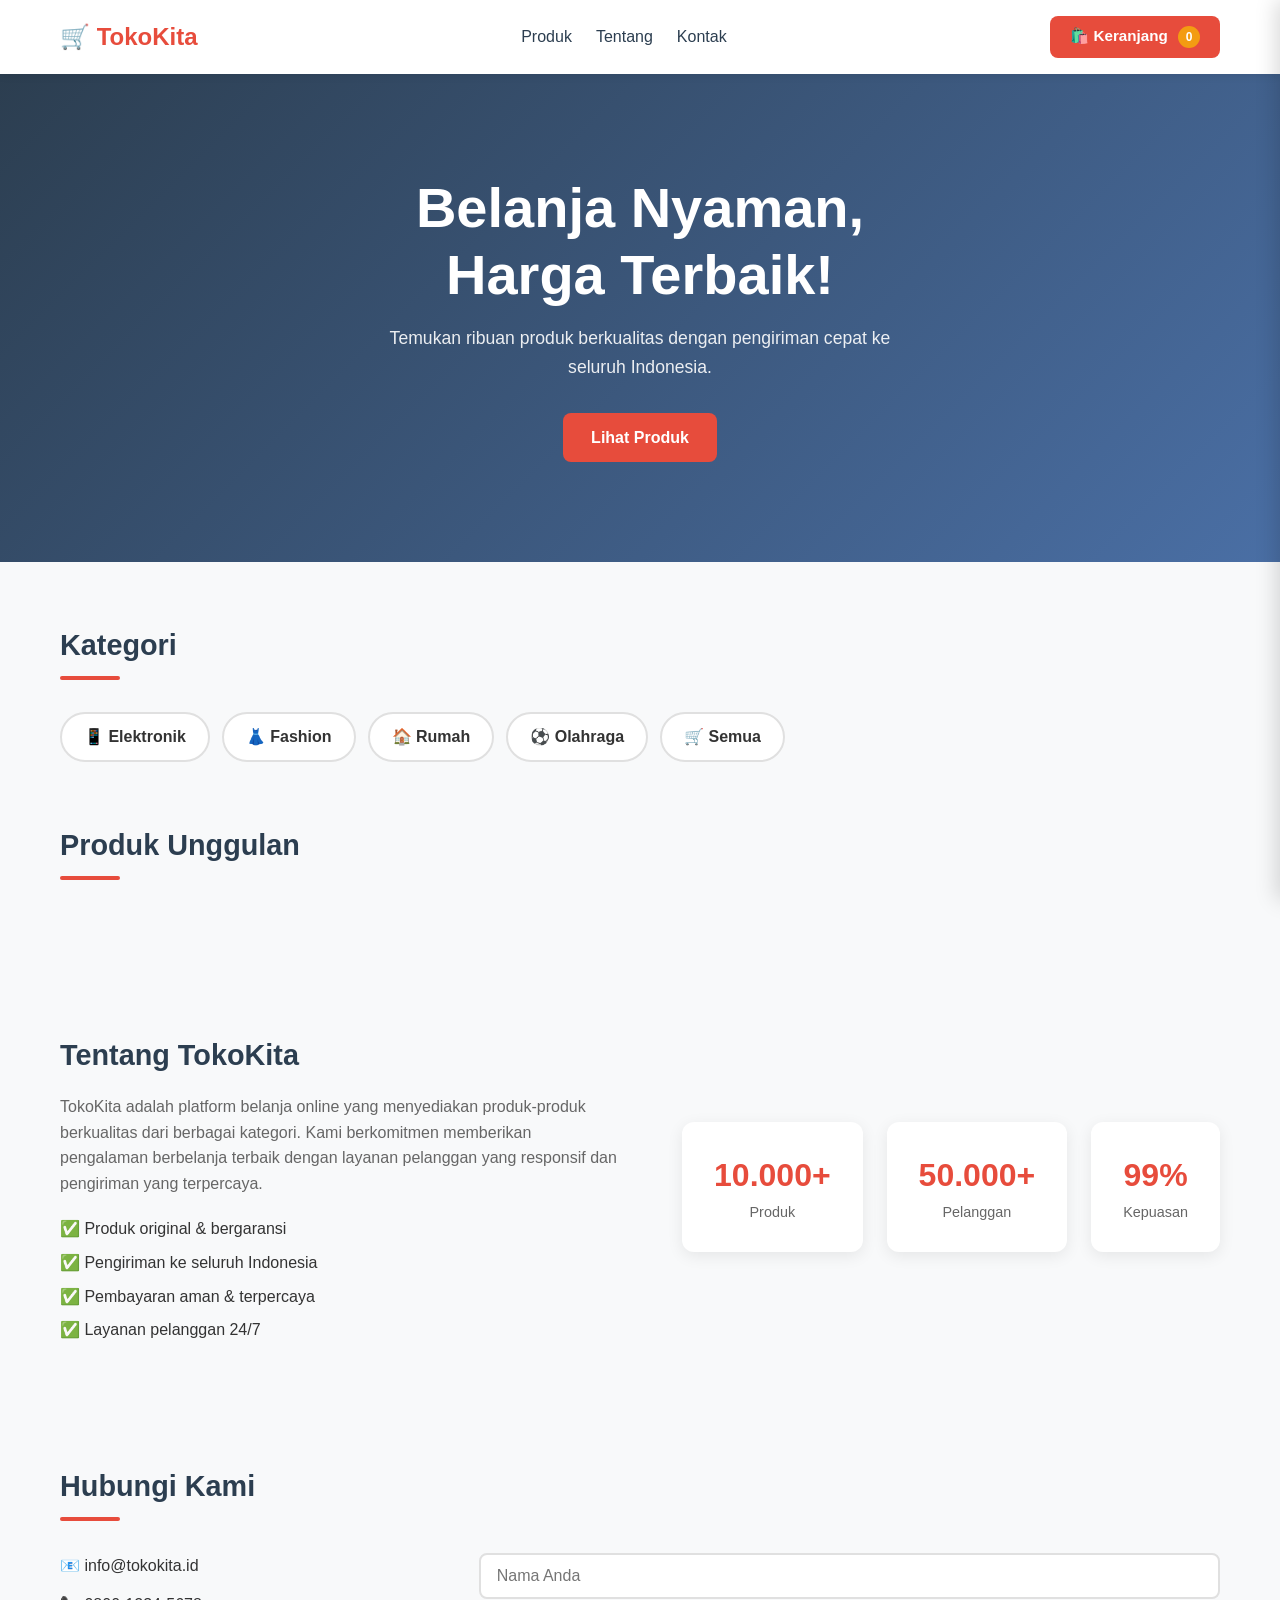
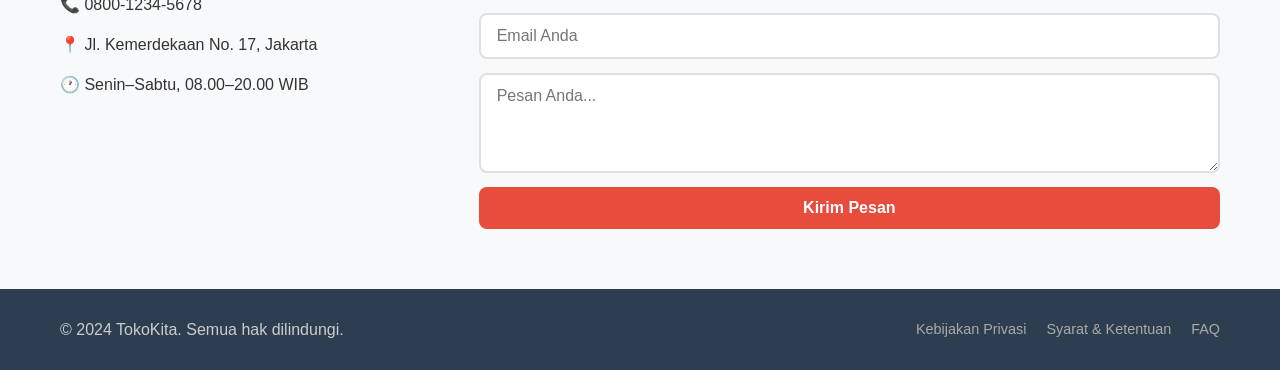
==== commit 2dd64de8: "daas" ====
--- a/index.html
+++ b/index.html
@@ -143,6 +143,6 @@
     </div>
   </div>
 
-  <script src="script.js"></script>
+  <script src="scriptt.js"></script>
 </body>
 </html>
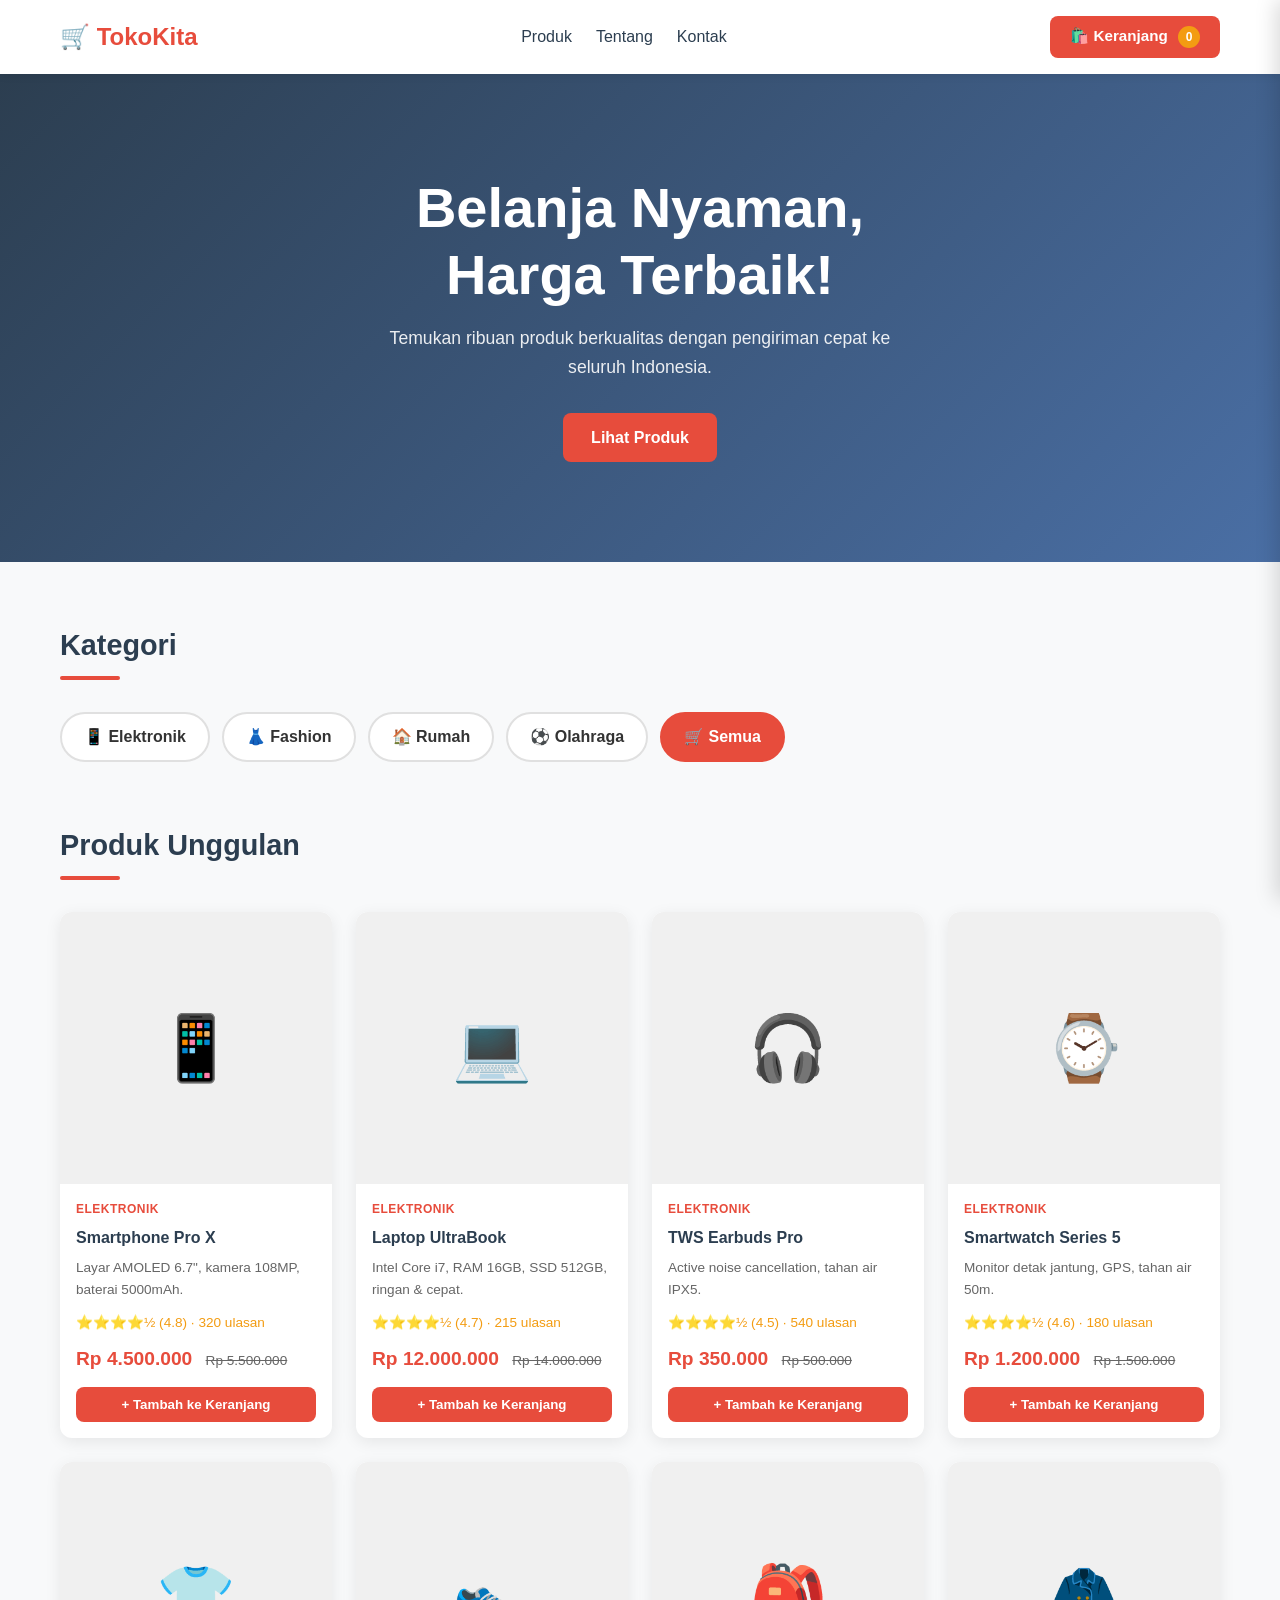
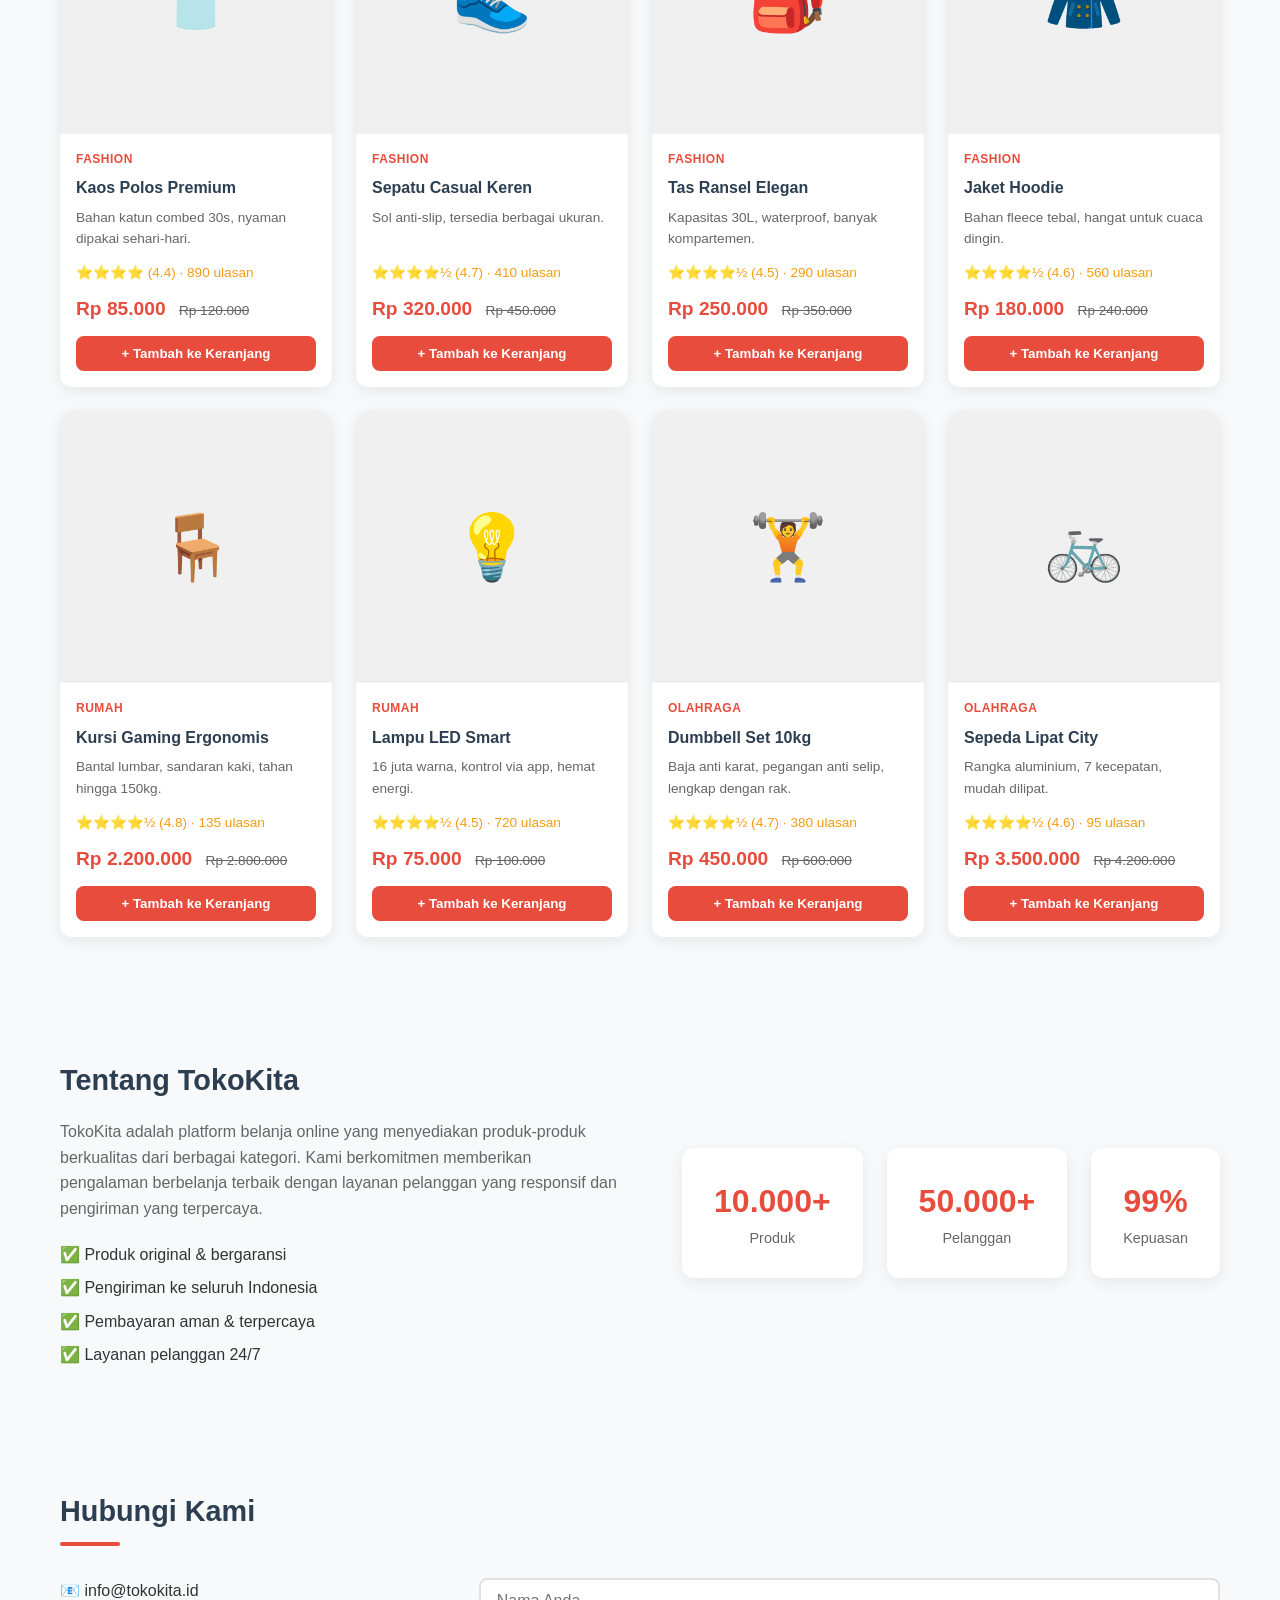
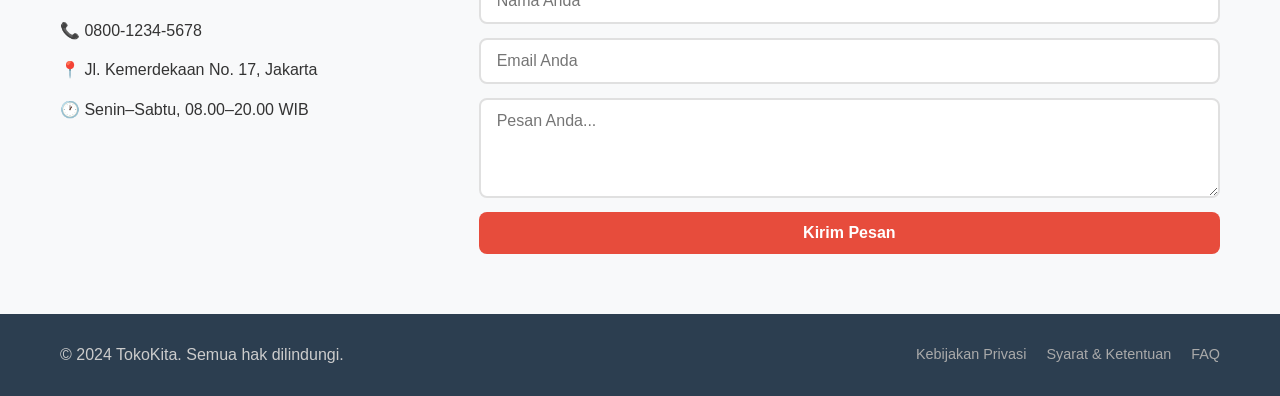
==== commit befde718: "fix: correct scriptt.js typo to script.js in index.html" ====
--- a/index.html
+++ b/index.html
@@ -143,6 +143,6 @@
     </div>
   </div>
 
-  <script src="scriptt.js"></script>
+  <script src="script.js"></script>
 </body>
 </html>
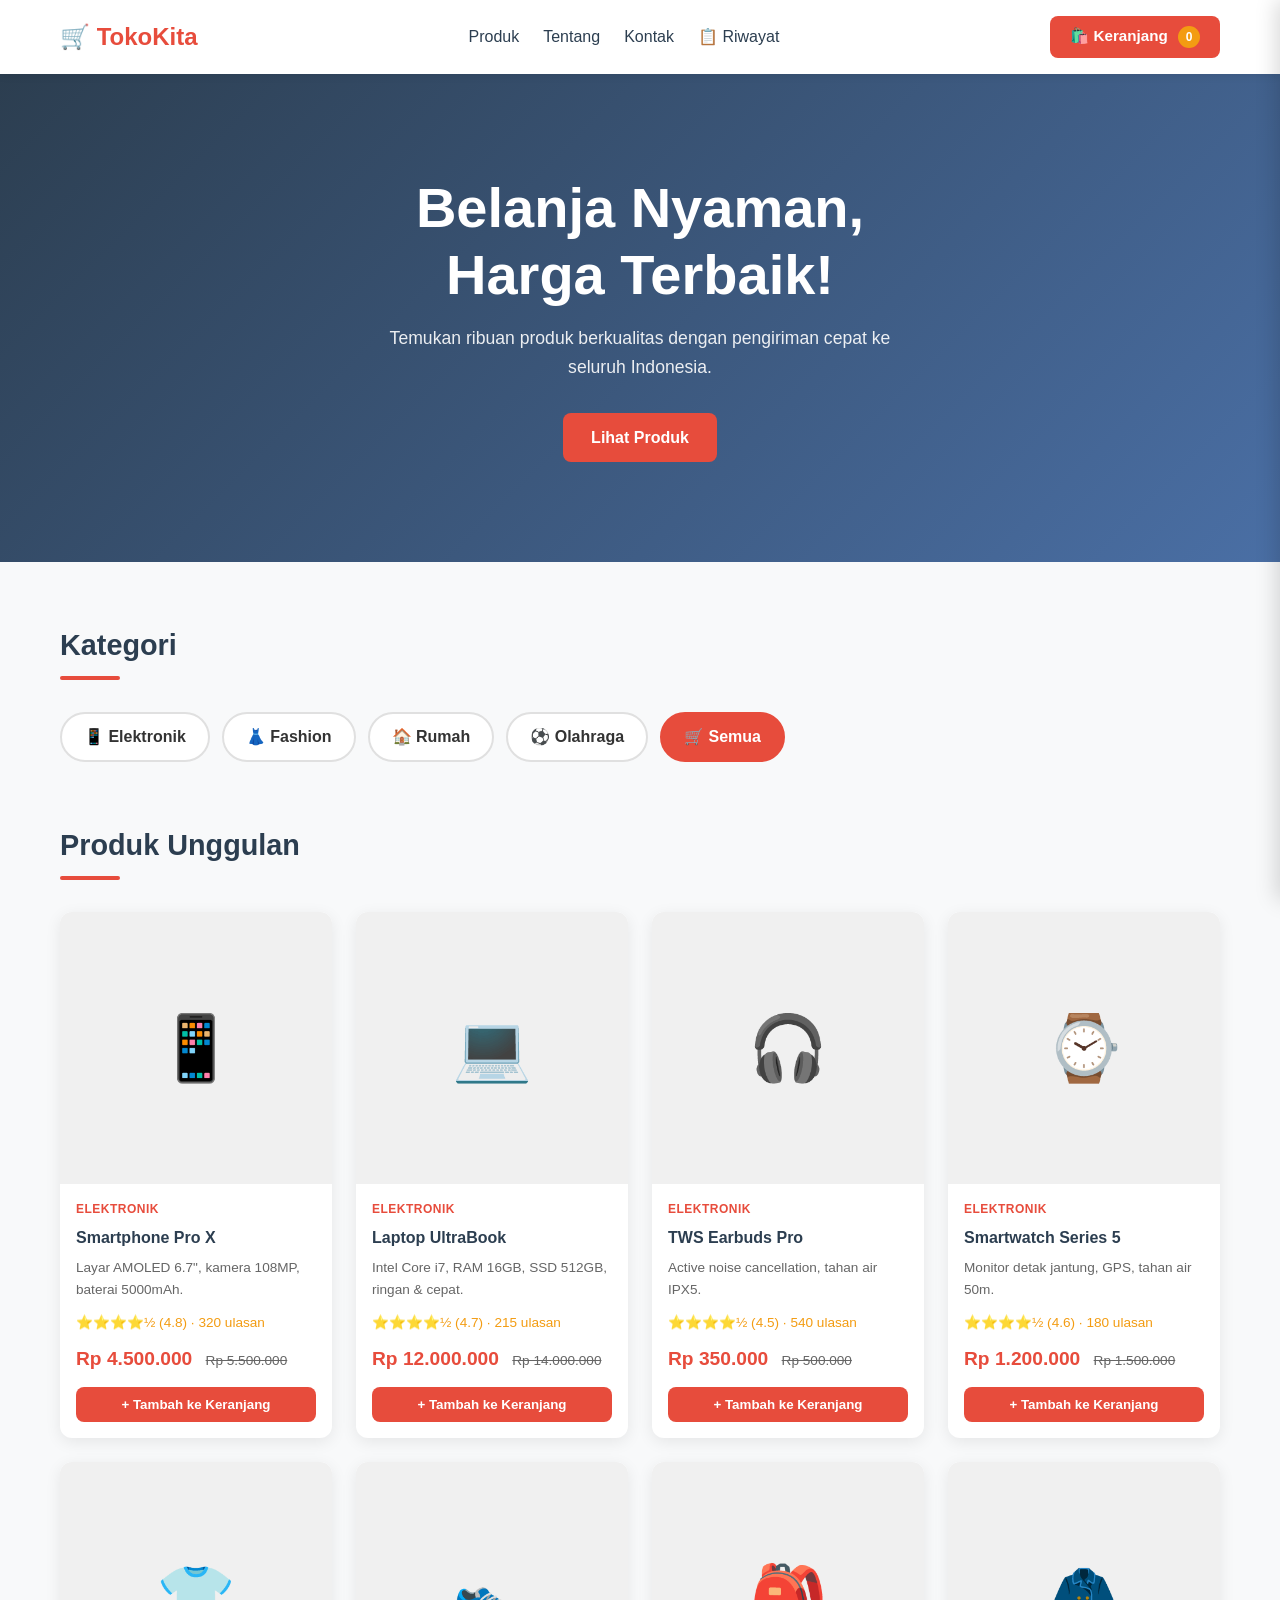
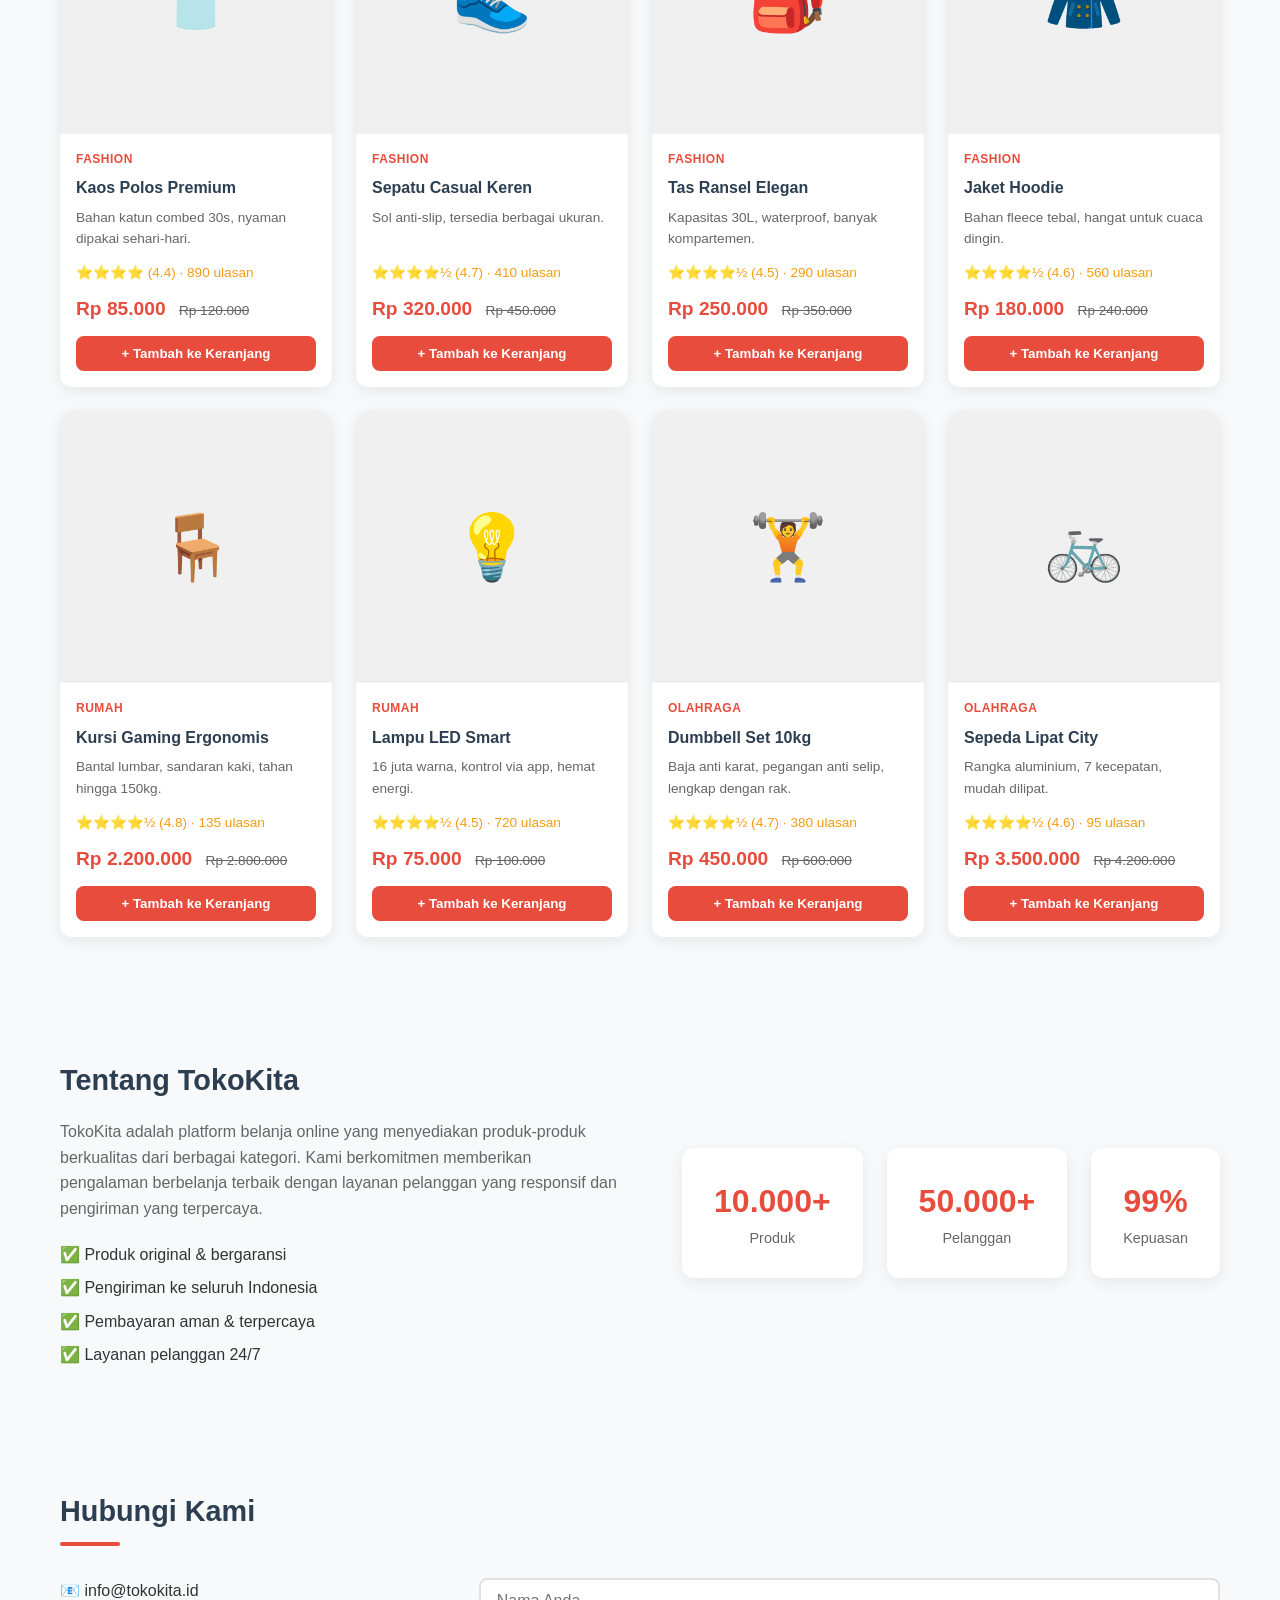
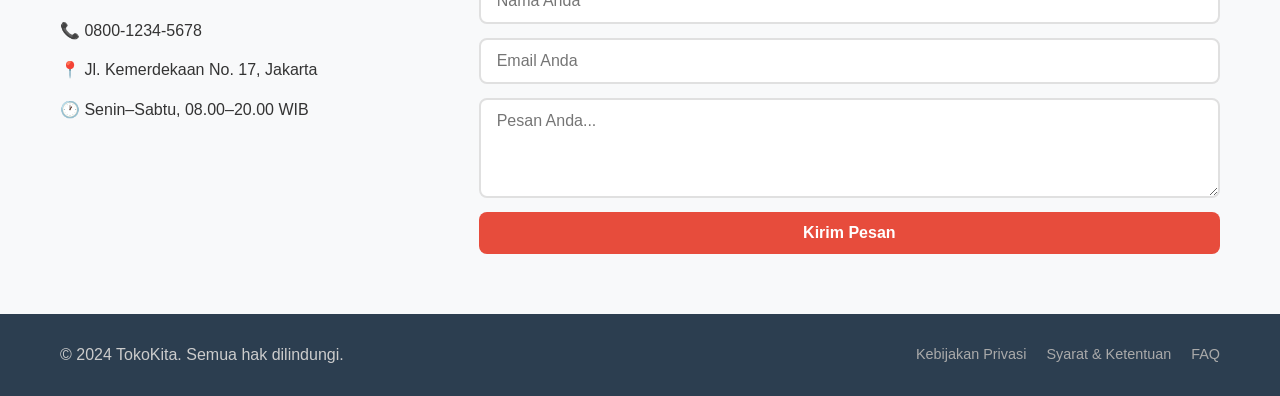
==== commit 772f7320: "adas" ====
--- a/index.html
+++ b/index.html
@@ -16,6 +16,7 @@
         <a href="#produk">Produk</a>
         <a href="#tentang">Tentang</a>
         <a href="#kontak">Kontak</a>
+        <a href="#" id="historyNavBtn">📋 Riwayat</a>
       </nav>
       <button class="cart-btn" id="cartBtn" aria-label="Buka keranjang">
         🛍️ Keranjang <span class="cart-count" id="cartCount">0</span>
@@ -143,6 +144,19 @@
     </div>
   </div>
 
+  <!-- HISTORY MODAL -->
+  <div class="modal-overlay" id="historyOverlay">
+    <div class="modal modal-history" id="historyModal">
+      <div class="modal-history-header">
+        <h3>📋 Riwayat Pembelian</h3>
+        <button class="close-history" id="closeHistory" aria-label="Tutup riwayat">✕</button>
+      </div>
+      <div class="history-list" id="historyList">
+        <p class="cart-empty">Belum ada riwayat pembelian.</p>
+      </div>
+    </div>
+  </div>
+
   <script src="script.js"></script>
 </body>
 </html>
--- a/style.css
+++ b/style.css
@@ -431,6 +431,81 @@
 #checkoutForm select:focus { border-color: var(--primary); }
 .modal-actions { display: flex; gap: 12px; justify-content: flex-end; margin-top: 8px; }
 
+/* ===== HISTORY MODAL ===== */
+.modal-history {
+  max-width: 600px;
+  max-height: 80vh;
+  display: flex;
+  flex-direction: column;
+  padding: 0;
+  overflow: hidden;
+}
+.modal-history-header {
+  display: flex;
+  align-items: center;
+  justify-content: space-between;
+  padding: 20px 24px;
+  border-bottom: 1px solid var(--border);
+}
+.modal-history-header h3 { font-size: 1.3rem; font-weight: 700; color: var(--dark); }
+.close-history {
+  background: none;
+  border: none;
+  font-size: 1.2rem;
+  cursor: pointer;
+  color: var(--text-light);
+  line-height: 1;
+  padding: 4px 8px;
+  border-radius: 6px;
+  transition: background var(--transition);
+}
+.close-history:hover { background: var(--light-bg); }
+
+.history-list {
+  overflow-y: auto;
+  padding: 16px 24px;
+  display: flex;
+  flex-direction: column;
+  gap: 16px;
+}
+.history-order {
+  border: 1px solid var(--border);
+  border-radius: var(--radius);
+  overflow: hidden;
+}
+.history-order-header {
+  display: flex;
+  align-items: center;
+  justify-content: space-between;
+  flex-wrap: wrap;
+  gap: 8px;
+  background: var(--light-bg);
+  padding: 10px 16px;
+  font-size: .9rem;
+}
+.history-order-id { font-weight: 700; color: var(--dark); }
+.history-order-date { color: var(--text-light); }
+.history-order-total { font-weight: 700; color: var(--primary); }
+.history-order-info {
+  display: flex;
+  flex-wrap: wrap;
+  gap: 10px;
+  padding: 10px 16px;
+  font-size: .85rem;
+  color: var(--text-light);
+  border-bottom: 1px solid var(--border);
+}
+.history-order-items { padding: 10px 16px; display: flex; flex-direction: column; gap: 6px; }
+.history-item {
+  display: flex;
+  justify-content: space-between;
+  align-items: center;
+  font-size: .9rem;
+  gap: 8px;
+}
+.history-item span:first-child { flex: 1; }
+.history-item span:last-child { font-weight: 600; color: var(--primary); }
+
 /* ===== RESPONSIVE ===== */
 @media (max-width: 600px) {
   nav { display: none; }
